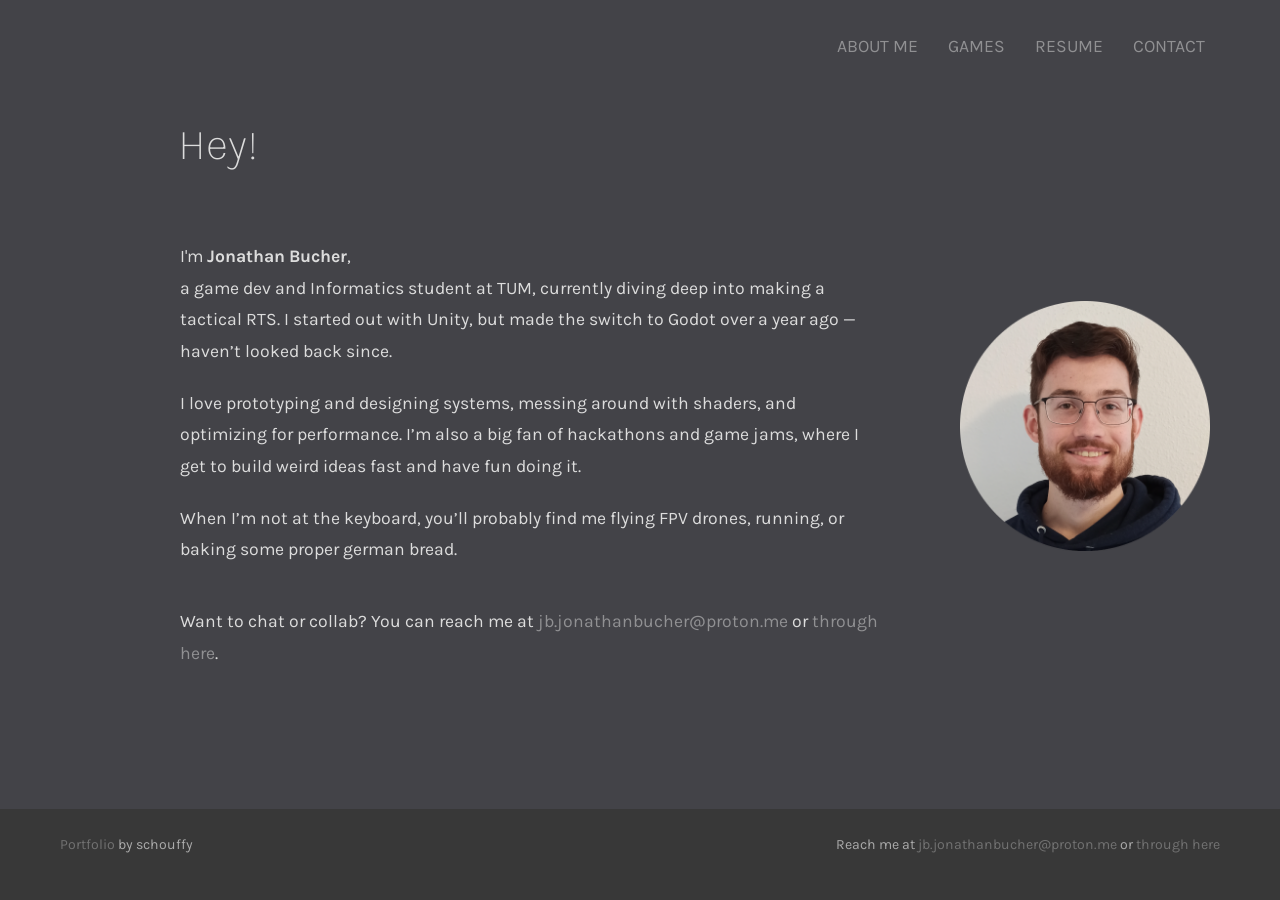
==== index.html @ 0477fd09 "deploy" ====
<!DOCTYPE html><html lang="en" prefix="og: http://ogp.me/ns#"><head><meta charset="utf-8"><meta http-equiv="X-UA-Compatible" content="IE=edge"><meta name="viewport" content="width=device-width,initial-scale=1"><link rel="icon" href="/favicon.ico"><link href="https://fonts.googleapis.com/css2?family=Karla:ital,wght@0,400;0,700;1,400&display=swap" rel="stylesheet"><link rel="stylesheet" href="https://stackpath.bootstrapcdn.com/font-awesome/4.7.0/css/font-awesome.min.css" type="text/css"><title>Jonathan Bucher</title><meta name="description" content="Jonathan's portfolio website"><meta property="og:title" content="Jonathan Bucher"><meta property="og:description" content="Game developer passionate about immersive experiences and creative tech"><meta property="og:url" content="https://sternfruchtschnuppe.github.io/#/about"><meta property="og:image" content="https://sternfruchtschnuppe.github.io/#/about/img/profile-old.png"><link href="/css/about.092f263b.css" rel="prefetch"><link href="/js/about.a799225a.js" rel="prefetch"><link href="/css/app.c19738e8.css" rel="preload" as="style"><link href="/js/app.a9533713.js" rel="preload" as="script"><link href="/js/chunk-vendors.a3b1884f.js" rel="preload" as="script"><link href="/css/app.c19738e8.css" rel="stylesheet"></head><body><noscript><strong>Sorry but this portfolio doesn't work properly without JavaScript enabled. Please enable it to continue.</strong></noscript><div id="app"></div><script src="/js/chunk-vendors.a3b1884f.js"></script><script src="/js/app.a9533713.js"></script></body></html>
---- css/about.092f263b.css ----
.paragraph[data-v-0ef9d8a0]{max-width:700px;margin-bottom:20px}.photo[data-v-0ef9d8a0]{margin-top:50px;text-align:center}@media only screen and (min-width:620px){.paragraph[data-v-0ef9d8a0]{float:left}.photo[data-v-0ef9d8a0]{float:left;padding:10px;padding-left:80px}}h2[data-v-1e7cabb6]{font-weight:100;font-size:2em;margin:0;padding:0;padding-top:50px}h3[data-v-1e7cabb6]{font-weight:100;font-size:1.6em;margin:0;padding:0;padding-top:30px}h4[data-v-1e7cabb6]{font-weight:100;font-size:1.3em;margin:0;padding:0;padding-top:15px;font-style:italic}.paragraph[data-v-1e7cabb6]{max-width:700px}.download-link[data-v-1e7cabb6]{float:left;margin-right:50px}.full-content div[data-v-1e7cabb6]{max-width:800px}.skill-set h3[data-v-1e7cabb6]{padding-bottom:10px}.photo img[data-v-1e7cabb6]{height:300px;width:300px}.tech-stack[data-v-1e7cabb6]{font-style:italic}.photo[data-v-1e7cabb6]{margin-top:50px;text-align:center}.tag[data-v-1e7cabb6]{display:inline-block;border:1px solid #fff;padding:6px 10px;margin:5px;border-radius:4px;font-size:.9em;color:#fff;background-color:transparent}@media only screen and (min-width:620px){.paragraph[data-v-1e7cabb6]{float:left}.photo[data-v-1e7cabb6]{float:left;padding:30px;padding-left:80px}.skill-set[data-v-1e7cabb6]{float:left;padding-right:60px}}.overlay[data-v-e66acff8]{background-color:rgba(0,0,0,.5);z-index:10;position:fixed;top:0;left:0;right:0;bottom:0}.dialog[data-v-e66acff8]{position:absolute;top:0;left:0;right:0;z-index:11;margin:20px;padding-bottom:10px;color:#fff}iframe[data-v-e66acff8]{width:100%}h1.dialog-title[data-v-e66acff8]{text-align:center;font-size:1.3em;margin:0;padding:22px}.dialog-content[data-v-e66acff8]{padding:20px;background-color:#fcfcfc;color:#696969}.dialog-close[data-v-e66acff8]{position:absolute;top:20px;right:20px;cursor:pointer;font-size:1.2em;font-weight:100}.dialog-close[data-v-e66acff8]:hover{opacity:.6}.dialog-bottom[data-v-e66acff8]{text-align:center}a.dialog-close-button[data-v-e66acff8]{cursor:pointer;font-size:1.4em;display:inline-block;margin:0 auto}@media only screen and (min-width:620px){.dialog[data-v-e66acff8]{margin:0 auto;margin-top:80px;margin-bottom:40px;max-width:1000px}h1.dialog-title[data-v-e66acff8]{font-size:1.6em}.dialog-content[data-v-e66acff8]{padding:40px}}.project-item[data-v-190958aa]{height:300px;margin-bottom:20px;width:100%;cursor:pointer;position:relative;overflow:hidden}.project-item-image[data-v-190958aa]{background-size:cover;background-position:50%;height:100%;width:100%;transition:all .2s}.project-item-image[data-v-190958aa]:hover{transform:scale(1.1)}.project-item[data-v-190958aa]:hover{filter:brightness(120%)}.title-bar[data-v-190958aa]{position:absolute;bottom:0;width:100%;background-color:#222}.title-text[data-v-190958aa]{padding:10px}@media only screen and (min-width:620px){.projects-list[data-v-190958aa]{max-width:900px;display:grid;grid-template-columns:repeat(3,1fr);grid-gap:20px;grid-auto-rows:minmax(250px,auto)}.project-item[data-v-190958aa]{margin:0;height:100%;width:100%}.wide[data-v-190958aa]{grid-column-end:span 2}.high[data-v-190958aa]{grid-row-end:span 2}}ul[data-v-33ba6592]{list-style:none;padding-inline-start:0}li[data-v-33ba6592]{line-height:1.8em;font-size:1.2em}@media only screen and (min-width:620px){ul[data-v-33ba6592]{padding-inline-start:40px}li[data-v-33ba6592]{line-height:2em;font-size:1.4em}}i[data-v-33ba6592]{margin-right:20px}.http-404[data-v-014eb496]{font-size:11em;line-height:3em;text-align:center}
---- css/app.c19738e8.css ----
.header[data-v-6a53e936]{width:100%}.nav-bar[data-v-6a53e936]{text-align:right;padding:20px;line-height:3em}a[data-v-6a53e936]{text-transform:uppercase;margin-left:15px;margin-right:15px;padding-bottom:8px;white-space:nowrap;display:inline-block}.router-link-exact-active[data-v-6a53e936]{border:0 solid #dcdcdc;border-bottom-width:2px}@media only screen and (max-width:620px){.nav-bar[data-v-6a53e936]{line-height:2em}a[data-v-6a53e936]{margin-left:9px;margin-right:9px;padding-bottom:0}}.footer[data-v-2456fb20]{background-color:#383838;width:100%;font-size:.8em;opacity:.7;padding-bottom:30px}.left[data-v-2456fb20],.right[data-v-2456fb20]{padding-top:10px;text-align:center}@media only screen and (min-width:620px){.footer[data-v-2456fb20]{padding:0}.left[data-v-2456fb20],.right[data-v-2456fb20]{padding:20px}.left[data-v-2456fb20]{float:left}.right[data-v-2456fb20]{float:right}}.dialog-content .paragraph{margin:20px 0}.dialog-content .center{text-align:center}.dialog-content iframe.youtube{width:100%;min-height:300px}.dialog-content .pc-screenshot,.dialog-content .phone-screenshot{width:100%}.dialog-content .notice{border:1px solid #050;background-color:#90c490;color:#016301;padding:10px}.dialog-content a{color:#696969;opacity:1;text-decoration:underline}.dialog-content a:hover{opacity:.6}@media only screen and (min-width:620px){.dialog-content iframe.youtube{max-width:728px;height:409px}.dialog-content .phone-screenshot{margin:15px;width:300px}.dialog-content .pc-screenshot{margin:15px;width:400px}}body,html{margin:0;background-color:#383838}#app{background-color:#434348;color:#dcdcdc;font-family:Karla,Helvetica,Arial,sans-serif;-webkit-font-smoothing:antialiased;-moz-osx-font-smoothing:grayscale;font-size:1.1em;line-height:1.6em;text-align:justify}h1,h2,h3,h4,h5{text-align:left}a{color:#dcdcdc;text-decoration:none;opacity:.5}.router-link-exact-active,a:hover{opacity:1}h1{font-size:2.5em;font-weight:100;margin-top:-10px;margin-bottom:40px;margin-left:-2px;line-height:1.1em}.main{padding:12px}@media only screen and (min-width:620px){#app{text-align:left;line-height:1.8em}h1{margin-top:.67em;margin-bottom:80px;line-height:.7em}.main{padding:0 40px 40px 180px}.footer,.header,.main{max-width:1200px;margin:0 auto}}.fade-enter-active,.fade-leave-active{transition-duration:.2s;transition-property:opacity;transition-timing-function:ease}.fade-enter,.fade-leave-active{opacity:0}
---- css/app.c19738e8.css ----
.header[data-v-6a53e936]{width:100%}.nav-bar[data-v-6a53e936]{text-align:right;padding:20px;line-height:3em}a[data-v-6a53e936]{text-transform:uppercase;margin-left:15px;margin-right:15px;padding-bottom:8px;white-space:nowrap;display:inline-block}.router-link-exact-active[data-v-6a53e936]{border:0 solid #dcdcdc;border-bottom-width:2px}@media only screen and (max-width:620px){.nav-bar[data-v-6a53e936]{line-height:2em}a[data-v-6a53e936]{margin-left:9px;margin-right:9px;padding-bottom:0}}.footer[data-v-2456fb20]{background-color:#383838;width:100%;font-size:.8em;opacity:.7;padding-bottom:30px}.left[data-v-2456fb20],.right[data-v-2456fb20]{padding-top:10px;text-align:center}@media only screen and (min-width:620px){.footer[data-v-2456fb20]{padding:0}.left[data-v-2456fb20],.right[data-v-2456fb20]{padding:20px}.left[data-v-2456fb20]{float:left}.right[data-v-2456fb20]{float:right}}.dialog-content .paragraph{margin:20px 0}.dialog-content .center{text-align:center}.dialog-content iframe.youtube{width:100%;min-height:300px}.dialog-content .pc-screenshot,.dialog-content .phone-screenshot{width:100%}.dialog-content .notice{border:1px solid #050;background-color:#90c490;color:#016301;padding:10px}.dialog-content a{color:#696969;opacity:1;text-decoration:underline}.dialog-content a:hover{opacity:.6}@media only screen and (min-width:620px){.dialog-content iframe.youtube{max-width:728px;height:409px}.dialog-content .phone-screenshot{margin:15px;width:300px}.dialog-content .pc-screenshot{margin:15px;width:400px}}body,html{margin:0;background-color:#383838}#app{background-color:#434348;color:#dcdcdc;font-family:Karla,Helvetica,Arial,sans-serif;-webkit-font-smoothing:antialiased;-moz-osx-font-smoothing:grayscale;font-size:1.1em;line-height:1.6em;text-align:justify}h1,h2,h3,h4,h5{text-align:left}a{color:#dcdcdc;text-decoration:none;opacity:.5}.router-link-exact-active,a:hover{opacity:1}h1{font-size:2.5em;font-weight:100;margin-top:-10px;margin-bottom:40px;margin-left:-2px;line-height:1.1em}.main{padding:12px}@media only screen and (min-width:620px){#app{text-align:left;line-height:1.8em}h1{margin-top:.67em;margin-bottom:80px;line-height:.7em}.main{padding:0 40px 40px 180px}.footer,.header,.main{max-width:1200px;margin:0 auto}}.fade-enter-active,.fade-leave-active{transition-duration:.2s;transition-property:opacity;transition-timing-function:ease}.fade-enter,.fade-leave-active{opacity:0}
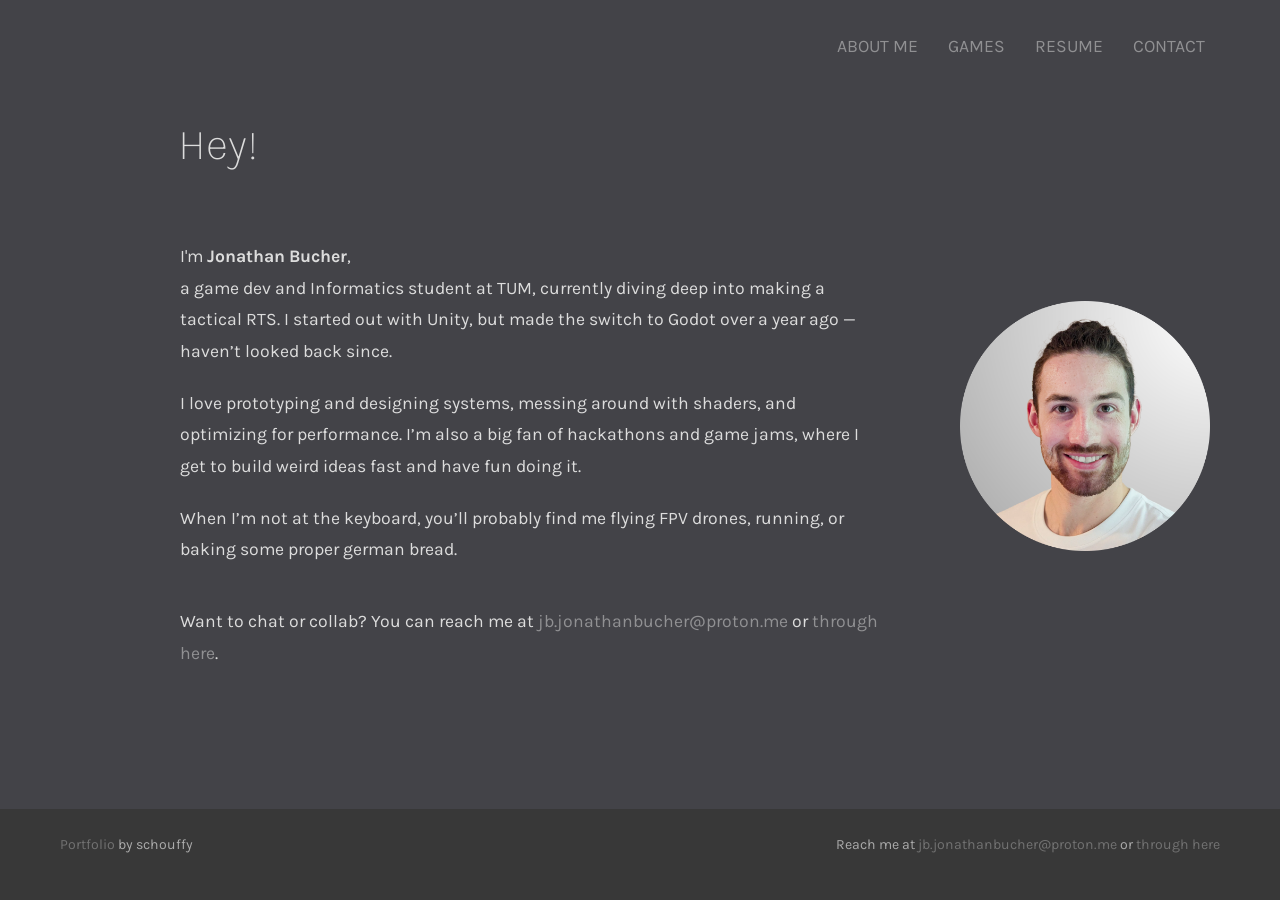
==== commit f283d899: "deploy" ====
--- a/index.html
+++ b/index.html
@@ -1 +1 @@
-<!DOCTYPE html><html lang="en" prefix="og: http://ogp.me/ns#"><head><meta charset="utf-8"><meta http-equiv="X-UA-Compatible" content="IE=edge"><meta name="viewport" content="width=device-width,initial-scale=1"><link rel="icon" href="/favicon.ico"><link href="https://fonts.googleapis.com/css2?family=Karla:ital,wght@0,400;0,700;1,400&display=swap" rel="stylesheet"><link rel="stylesheet" href="https://stackpath.bootstrapcdn.com/font-awesome/4.7.0/css/font-awesome.min.css" type="text/css"><title>Jonathan Bucher</title><meta name="description" content="Jonathan's portfolio website"><meta property="og:title" content="Jonathan Bucher"><meta property="og:description" content="Game developer passionate about immersive experiences and creative tech"><meta property="og:url" content="https://sternfruchtschnuppe.github.io/#/about"><meta property="og:image" content="https://sternfruchtschnuppe.github.io/#/about/img/profile-old.png"><link href="/css/about.092f263b.css" rel="prefetch"><link href="/js/about.a799225a.js" rel="prefetch"><link href="/css/app.c19738e8.css" rel="preload" as="style"><link href="/js/app.a9533713.js" rel="preload" as="script"><link href="/js/chunk-vendors.a3b1884f.js" rel="preload" as="script"><link href="/css/app.c19738e8.css" rel="stylesheet"></head><body><noscript><strong>Sorry but this portfolio doesn't work properly without JavaScript enabled. Please enable it to continue.</strong></noscript><div id="app"></div><script src="/js/chunk-vendors.a3b1884f.js"></script><script src="/js/app.a9533713.js"></script></body></html>+<!DOCTYPE html><html lang="en" prefix="og: http://ogp.me/ns#"><head><meta charset="utf-8"><meta http-equiv="X-UA-Compatible" content="IE=edge"><meta name="viewport" content="width=device-width,initial-scale=1"><link rel="icon" href="/favicon.ico"><link href="https://fonts.googleapis.com/css2?family=Karla:ital,wght@0,400;0,700;1,400&display=swap" rel="stylesheet"><link rel="stylesheet" href="https://stackpath.bootstrapcdn.com/font-awesome/4.7.0/css/font-awesome.min.css" type="text/css"><title>Jonathan Bucher</title><meta name="description" content="Jonathan's portfolio website"><meta property="og:title" content="Jonathan Bucher"><meta property="og:description" content="Game developer passionate about immersive experiences and creative tech"><meta property="og:url" content="https://sternfruchtschnuppe.github.io/#/about"><meta property="og:image" content="https://sternfruchtschnuppe.github.io/#/about/img/pp-final-round.png"><link href="/css/about.a2d7ae30.css" rel="prefetch"><link href="/js/about.4b9aa2b4.js" rel="prefetch"><link href="/css/app.c19738e8.css" rel="preload" as="style"><link href="/js/app.81dbe002.js" rel="preload" as="script"><link href="/js/chunk-vendors.a3b1884f.js" rel="preload" as="script"><link href="/css/app.c19738e8.css" rel="stylesheet"></head><body><noscript><strong>Sorry but this portfolio doesn't work properly without JavaScript enabled. Please enable it to continue.</strong></noscript><div id="app"></div><script src="/js/chunk-vendors.a3b1884f.js"></script><script src="/js/app.81dbe002.js"></script></body></html>
--- a/css/about.a2d7ae30.css
+++ b/css/about.a2d7ae30.css
@@ -0,0 +1 @@
+.paragraph[data-v-4a45c7d6]{max-width:700px;margin-bottom:20px}.photo[data-v-4a45c7d6]{margin-top:50px;text-align:center}@media only screen and (min-width:620px){.paragraph[data-v-4a45c7d6]{float:left}.photo[data-v-4a45c7d6]{float:left;padding:10px;padding-left:80px}}h2[data-v-46b56b0f]{font-weight:100;font-size:2em;margin:0;padding:0;padding-top:50px}h3[data-v-46b56b0f]{font-weight:100;font-size:1.6em;margin:0;padding:0;padding-top:30px}h4[data-v-46b56b0f]{font-weight:100;font-size:1.3em;margin:0;padding:0;padding-top:15px;font-style:italic}.paragraph[data-v-46b56b0f]{max-width:700px}.download-link[data-v-46b56b0f]{float:left;margin-right:50px}.full-content div[data-v-46b56b0f]{max-width:800px}.skill-set h3[data-v-46b56b0f]{padding-bottom:10px}.photo img[data-v-46b56b0f]{height:300px;width:300px}.tech-stack[data-v-46b56b0f]{font-style:italic}.photo[data-v-46b56b0f]{margin-top:50px;text-align:center}.tag[data-v-46b56b0f]{display:inline-block;border:1px solid #fff;padding:6px 10px;margin:5px;border-radius:4px;font-size:.9em;color:#fff;background-color:transparent}@media only screen and (min-width:620px){.paragraph[data-v-46b56b0f]{float:left}.photo[data-v-46b56b0f]{float:left;padding:30px;padding-left:80px}.skill-set[data-v-46b56b0f]{float:left;padding-right:60px}}.overlay[data-v-e66acff8]{background-color:rgba(0,0,0,.5);z-index:10;position:fixed;top:0;left:0;right:0;bottom:0}.dialog[data-v-e66acff8]{position:absolute;top:0;left:0;right:0;z-index:11;margin:20px;padding-bottom:10px;color:#fff}iframe[data-v-e66acff8]{width:100%}h1.dialog-title[data-v-e66acff8]{text-align:center;font-size:1.3em;margin:0;padding:22px}.dialog-content[data-v-e66acff8]{padding:20px;background-color:#fcfcfc;color:#696969}.dialog-close[data-v-e66acff8]{position:absolute;top:20px;right:20px;cursor:pointer;font-size:1.2em;font-weight:100}.dialog-close[data-v-e66acff8]:hover{opacity:.6}.dialog-bottom[data-v-e66acff8]{text-align:center}a.dialog-close-button[data-v-e66acff8]{cursor:pointer;font-size:1.4em;display:inline-block;margin:0 auto}@media only screen and (min-width:620px){.dialog[data-v-e66acff8]{margin:0 auto;margin-top:80px;margin-bottom:40px;max-width:1000px}h1.dialog-title[data-v-e66acff8]{font-size:1.6em}.dialog-content[data-v-e66acff8]{padding:40px}}.project-item[data-v-190958aa]{height:300px;margin-bottom:20px;width:100%;cursor:pointer;position:relative;overflow:hidden}.project-item-image[data-v-190958aa]{background-size:cover;background-position:50%;height:100%;width:100%;transition:all .2s}.project-item-image[data-v-190958aa]:hover{transform:scale(1.1)}.project-item[data-v-190958aa]:hover{filter:brightness(120%)}.title-bar[data-v-190958aa]{position:absolute;bottom:0;width:100%;background-color:#222}.title-text[data-v-190958aa]{padding:10px}@media only screen and (min-width:620px){.projects-list[data-v-190958aa]{max-width:900px;display:grid;grid-template-columns:repeat(3,1fr);grid-gap:20px;grid-auto-rows:minmax(250px,auto)}.project-item[data-v-190958aa]{margin:0;height:100%;width:100%}.wide[data-v-190958aa]{grid-column-end:span 2}.high[data-v-190958aa]{grid-row-end:span 2}}ul[data-v-33ba6592]{list-style:none;padding-inline-start:0}li[data-v-33ba6592]{line-height:1.8em;font-size:1.2em}@media only screen and (min-width:620px){ul[data-v-33ba6592]{padding-inline-start:40px}li[data-v-33ba6592]{line-height:2em;font-size:1.4em}}i[data-v-33ba6592]{margin-right:20px}.http-404[data-v-014eb496]{font-size:11em;line-height:3em;text-align:center}
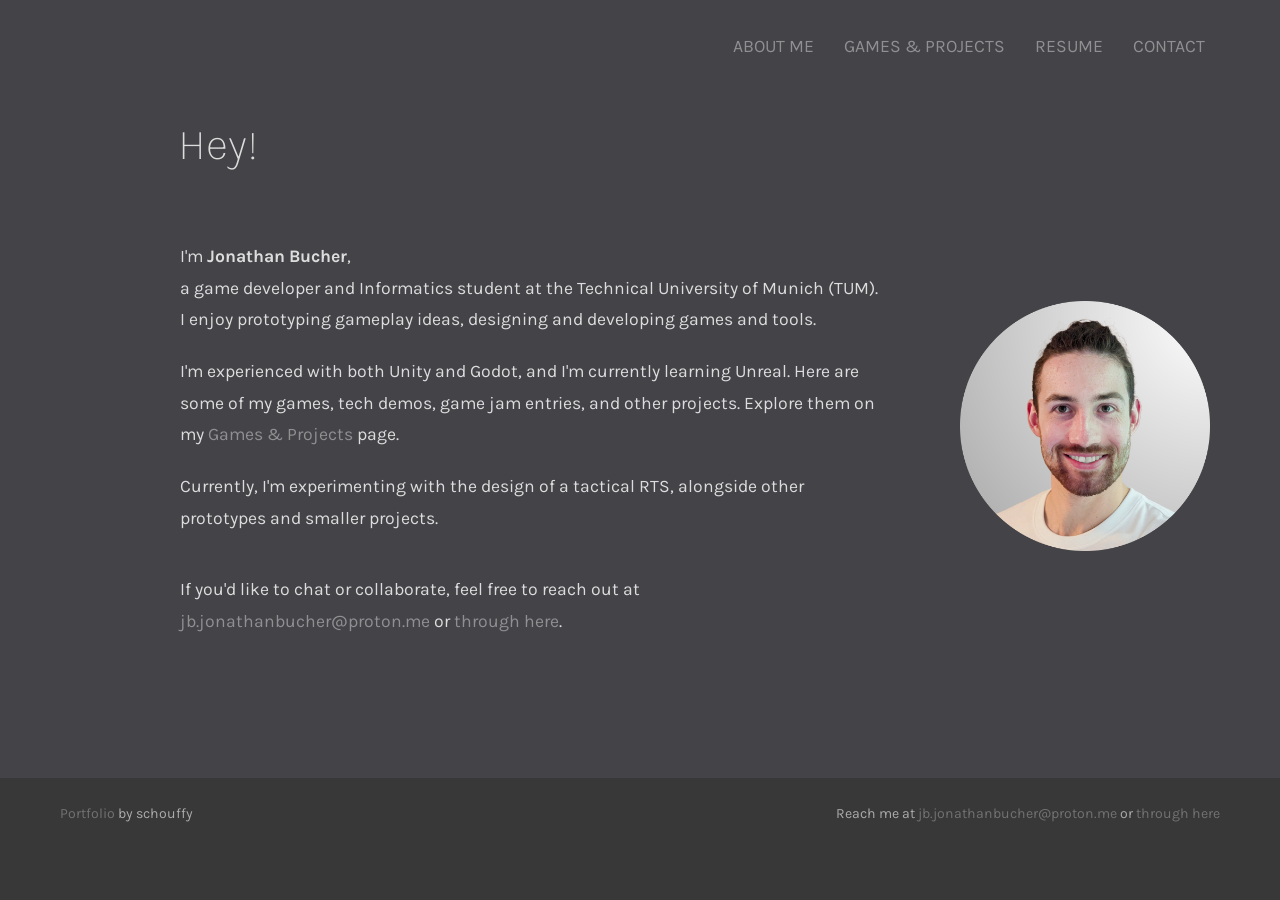
==== commit 6ec25311: "deploy" ====
--- a/index.html
+++ b/index.html
@@ -1 +1 @@
-<!DOCTYPE html><html lang="en" prefix="og: http://ogp.me/ns#"><head><meta charset="utf-8"><meta http-equiv="X-UA-Compatible" content="IE=edge"><meta name="viewport" content="width=device-width,initial-scale=1"><link rel="icon" href="/favicon.ico"><link href="https://fonts.googleapis.com/css2?family=Karla:ital,wght@0,400;0,700;1,400&display=swap" rel="stylesheet"><link rel="stylesheet" href="https://stackpath.bootstrapcdn.com/font-awesome/4.7.0/css/font-awesome.min.css" type="text/css"><title>Jonathan Bucher</title><meta name="description" content="Jonathan's portfolio website"><meta property="og:title" content="Jonathan Bucher"><meta property="og:description" content="Game developer passionate about immersive experiences and creative tech"><meta property="og:url" content="https://sternfruchtschnuppe.github.io/#/about"><meta property="og:image" content="https://sternfruchtschnuppe.github.io/#/about/img/pp-final-round.png"><link href="/css/about.a2d7ae30.css" rel="prefetch"><link href="/js/about.4b9aa2b4.js" rel="prefetch"><link href="/css/app.c19738e8.css" rel="preload" as="style"><link href="/js/app.81dbe002.js" rel="preload" as="script"><link href="/js/chunk-vendors.a3b1884f.js" rel="preload" as="script"><link href="/css/app.c19738e8.css" rel="stylesheet"></head><body><noscript><strong>Sorry but this portfolio doesn't work properly without JavaScript enabled. Please enable it to continue.</strong></noscript><div id="app"></div><script src="/js/chunk-vendors.a3b1884f.js"></script><script src="/js/app.81dbe002.js"></script></body></html>+<!DOCTYPE html><html lang="en" prefix="og: http://ogp.me/ns#"><head><meta charset="utf-8"><meta http-equiv="X-UA-Compatible" content="IE=edge"><meta name="viewport" content="width=device-width,initial-scale=1"><link rel="icon" href="/favicon.ico"><link href="https://fonts.googleapis.com/css2?family=Karla:ital,wght@0,400;0,700;1,400&display=swap" rel="stylesheet"><link rel="stylesheet" href="https://stackpath.bootstrapcdn.com/font-awesome/4.7.0/css/font-awesome.min.css" type="text/css"><title>Jonathan Bucher</title><meta name="description" content="Jonathan's portfolio website"><meta property="og:title" content="Jonathan Bucher"><meta property="og:description" content="Game developer passionate about immersive experiences and creative tech"><meta property="og:url" content="https://sternfruchtschnuppe.github.io/#/about"><meta property="og:image" content="https://sternfruchtschnuppe.github.io/#/about/img/pp-final-round.png"><link href="/css/about.395d5940.css" rel="prefetch"><link href="/js/about.d5ce1927.js" rel="prefetch"><link href="/css/app.f5eb0e5e.css" rel="preload" as="style"><link href="/js/app.a8bb113f.js" rel="preload" as="script"><link href="/js/chunk-vendors.2066b998.js" rel="preload" as="script"><link href="/css/app.f5eb0e5e.css" rel="stylesheet"></head><body><noscript><strong>Sorry but this portfolio doesn't work properly without JavaScript enabled. Please enable it to continue.</strong></noscript><div id="app"></div><script src="/js/chunk-vendors.2066b998.js"></script><script src="/js/app.a8bb113f.js"></script></body></html>
--- a/css/about.395d5940.css
+++ b/css/about.395d5940.css
@@ -0,0 +1 @@
+.paragraph[data-v-1533062c]{max-width:700px;margin-bottom:20px}.photo[data-v-1533062c]{margin-top:50px;text-align:center}@media only screen and (min-width:620px){.paragraph[data-v-1533062c]{float:left}.photo[data-v-1533062c]{float:left;padding:10px;padding-left:80px}}h2[data-v-13f42cfc]{font-weight:100;font-size:2em;margin:0;padding:0;padding-top:50px}h3[data-v-13f42cfc]{font-weight:100;font-size:1.6em;margin:0;padding:0;padding-top:30px}h4[data-v-13f42cfc]{font-weight:100;font-size:1.3em;margin:0;padding:0;padding-top:15px;font-style:italic}.intro[data-v-13f42cfc]{display:flex;align-items:flex-start;justify-content:space-between;max-width:1000px}.paragraph[data-v-13f42cfc]{flex:1}.photo[data-v-13f42cfc]{margin-left:30px;max-width:250px}.photo img[data-v-13f42cfc]{width:100%;height:auto;border-radius:50%}.download-link[data-v-13f42cfc]{float:left;margin-right:50px}.full-content div[data-v-13f42cfc]{max-width:800px}.skill-set h3[data-v-13f42cfc]{padding-bottom:10px}.tech-stack[data-v-13f42cfc]{font-style:italic}.tag[data-v-13f42cfc]{display:inline-block;border:1px solid #fff;padding:6px 10px;margin:5px;border-radius:4px;font-size:.9em;color:#fff;background-color:transparent}@media only screen and (min-width:620px){.paragraph[data-v-13f42cfc]{float:left}.photo[data-v-13f42cfc]{float:left;padding:30px;padding-left:80px}.skill-set[data-v-13f42cfc]{float:left;padding-right:60px}}.overlay[data-v-9b042824]{background-color:rgba(0,0,0,.5);z-index:10;position:fixed;top:0;left:0;right:0;bottom:0}.dialog[data-v-9b042824]{position:absolute;top:0;left:0;right:0;z-index:11;margin:20px;padding-bottom:10px;color:#fff}iframe[data-v-9b042824]{width:100%}h1.dialog-title[data-v-9b042824]{text-align:center;font-size:1.3em;margin:0;padding:22px;line-height:1.4}.dialog-content[data-v-9b042824]{padding:20px;background-color:#fcfcfc;color:#696969}.dialog-close[data-v-9b042824]{position:absolute;top:20px;right:20px;cursor:pointer;font-size:1.2em;font-weight:100}.dialog-close[data-v-9b042824]:hover{opacity:.6}.dialog-bottom[data-v-9b042824]{text-align:center}a.dialog-close-button[data-v-9b042824]{cursor:pointer;font-size:1.4em;display:inline-block;margin:0 auto}@media only screen and (min-width:620px){.dialog[data-v-9b042824]{margin:0 auto;margin-top:80px;margin-bottom:40px;max-width:1000px;border-radius:16px}h1.dialog-title[data-v-9b042824]{font-size:1.6em}.dialog-content[data-v-9b042824]{padding:40px}}.tags[data-v-9b042824]{display:flex;flex-wrap:wrap;gap:10px;margin-top:20px}.tag[data-v-9b042824]{padding:6px 14px;border:2px solid #1e3a8a;color:#1e3a8a;border-radius:9999px;font-size:medium;font-weight:600;cursor:default;transition:all .2s ease;min-width:30px;text-align:center}.proud-line[data-v-9b042824]{font-style:italic;font-size:large;margin-bottom:16px;padding:6px 10px;background-color:rgba(0,0,0,.05);border-left:3px solid currentColor;border-radius:4px}.image-single{display:flex;justify-content:center;margin:15px 0}.image-single img{border-radius:12px;max-width:700px;width:100%;height:auto;box-shadow:0 4px 10px rgba(0,0,0,.2)}.image-gallery-portrait{display:flex;justify-content:center;gap:15px;max-width:700px;margin:20px auto}.image-gallery-portrait img{border-radius:12px;max-width:220px;width:100%;height:auto;box-shadow:0 4px 10px rgba(0,0,0,.2);flex:1}.image-gallery-landscape{display:flex;justify-content:center;gap:15px;max-width:900px;margin:20px auto}.image-gallery-landscape img{border-radius:12px;max-width:400px;width:100%;height:auto;box-shadow:0 4px 10px rgba(0,0,0,.2);flex:1}.project-item[data-v-5d8231ec]{height:300px;margin-bottom:20px;width:100%;cursor:pointer;position:relative;overflow:hidden}.project-item-image[data-v-5d8231ec]{background-size:cover;background-position:50%;height:100%;width:100%;transition:all .2s}.project-item-image[data-v-5d8231ec]:hover{transform:scale(1.1)}.project-item[data-v-5d8231ec]:hover{filter:brightness(120%)}.title-bar[data-v-5d8231ec]{position:absolute;bottom:0;width:100%;background-color:#222}.title-text[data-v-5d8231ec]{padding:10px;font-weight:700;font-size:larger}@media only screen and (min-width:620px){.projects-list[data-v-5d8231ec]{max-width:1000px;display:grid;grid-template-columns:repeat(5,1fr);grid-gap:20px;grid-auto-rows:minmax(200px,auto)}.project-item[data-v-5d8231ec]{margin:0;height:100%;width:100%;border-radius:12px}.wide[data-v-5d8231ec]{grid-column:span 3;grid-row:span 2}.high[data-v-5d8231ec]{grid-column:span 2;grid-row:span 3}}ul[data-v-6f147a5c]{list-style:none;padding-inline-start:0}li[data-v-6f147a5c]{line-height:1.8em;font-size:1.2em}@media only screen and (min-width:620px){ul[data-v-6f147a5c]{padding-inline-start:40px}li[data-v-6f147a5c]{line-height:2em;font-size:1.4em}}i[data-v-6f147a5c]{margin-right:20px}.http-404[data-v-d3a715ea]{font-size:11em;line-height:3em;text-align:center}
--- a/css/app.f5eb0e5e.css
+++ b/css/app.f5eb0e5e.css
@@ -0,0 +1 @@
+.header[data-v-51781529]{width:100%}.nav-bar[data-v-51781529]{text-align:right;padding:20px;line-height:3em}a[data-v-51781529]{text-transform:uppercase;margin-left:15px;margin-right:15px;padding-bottom:8px;white-space:nowrap;display:inline-block}.router-link-exact-active[data-v-51781529]{border:0 solid #dcdcdc;border-bottom-width:2px}@media only screen and (max-width:620px){.nav-bar[data-v-51781529]{line-height:2em}a[data-v-51781529]{margin-left:9px;margin-right:9px;padding-bottom:0}}.footer[data-v-6767cc59]{background-color:#383838;width:100%;font-size:.8em;opacity:.7;padding-bottom:30px}.left[data-v-6767cc59],.right[data-v-6767cc59]{padding-top:10px;text-align:center}@media only screen and (min-width:620px){.footer[data-v-6767cc59]{padding:0}.left[data-v-6767cc59],.right[data-v-6767cc59]{padding:20px}.left[data-v-6767cc59]{float:left}.right[data-v-6767cc59]{float:right}}.dialog-content .paragraph{margin:20px 0}.dialog-content .center{text-align:center}.dialog-content iframe.youtube{width:100%;min-height:300px}.dialog-content .pc-screenshot,.dialog-content .phone-screenshot{width:100%}.dialog-content .notice{border:1px solid #050;background-color:#90c490;color:#016301;padding:10px}.dialog-content a{color:#696969;opacity:1;text-decoration:underline}.dialog-content a:hover{opacity:.6}@media only screen and (min-width:620px){.dialog-content iframe.youtube{max-width:728px;height:409px}.dialog-content .phone-screenshot{margin:15px;width:300px}.dialog-content .pc-screenshot{margin:15px;width:400px}}body,html{margin:0;background-color:#383838}#app{background-color:#434348;color:#dcdcdc;font-family:Karla,Helvetica,Arial,sans-serif;-webkit-font-smoothing:antialiased;-moz-osx-font-smoothing:grayscale;font-size:1.1em;line-height:1.6em;text-align:justify}h1,h2,h3,h4,h5{text-align:left}a{color:#dcdcdc;text-decoration:none;opacity:.5}.router-link-exact-active,a:hover{opacity:1}h1{font-size:2.5em;font-weight:100;margin-top:-10px;margin-bottom:40px;margin-left:-2px;line-height:1.1em}.main{padding:12px}@media only screen and (min-width:620px){#app{text-align:left;line-height:1.8em}h1{margin-top:.67em;margin-bottom:80px;line-height:.7em}.main{padding:0 40px 40px 180px}.footer,.header,.main{max-width:1200px;margin:0 auto}}.fade-enter-active,.fade-leave-active{transition-duration:.2s;transition-property:opacity;transition-timing-function:ease}.fade-enter,.fade-leave-active{opacity:0}
--- a/css/app.f5eb0e5e.css
+++ b/css/app.f5eb0e5e.css
@@ -0,0 +1 @@
+.header[data-v-51781529]{width:100%}.nav-bar[data-v-51781529]{text-align:right;padding:20px;line-height:3em}a[data-v-51781529]{text-transform:uppercase;margin-left:15px;margin-right:15px;padding-bottom:8px;white-space:nowrap;display:inline-block}.router-link-exact-active[data-v-51781529]{border:0 solid #dcdcdc;border-bottom-width:2px}@media only screen and (max-width:620px){.nav-bar[data-v-51781529]{line-height:2em}a[data-v-51781529]{margin-left:9px;margin-right:9px;padding-bottom:0}}.footer[data-v-6767cc59]{background-color:#383838;width:100%;font-size:.8em;opacity:.7;padding-bottom:30px}.left[data-v-6767cc59],.right[data-v-6767cc59]{padding-top:10px;text-align:center}@media only screen and (min-width:620px){.footer[data-v-6767cc59]{padding:0}.left[data-v-6767cc59],.right[data-v-6767cc59]{padding:20px}.left[data-v-6767cc59]{float:left}.right[data-v-6767cc59]{float:right}}.dialog-content .paragraph{margin:20px 0}.dialog-content .center{text-align:center}.dialog-content iframe.youtube{width:100%;min-height:300px}.dialog-content .pc-screenshot,.dialog-content .phone-screenshot{width:100%}.dialog-content .notice{border:1px solid #050;background-color:#90c490;color:#016301;padding:10px}.dialog-content a{color:#696969;opacity:1;text-decoration:underline}.dialog-content a:hover{opacity:.6}@media only screen and (min-width:620px){.dialog-content iframe.youtube{max-width:728px;height:409px}.dialog-content .phone-screenshot{margin:15px;width:300px}.dialog-content .pc-screenshot{margin:15px;width:400px}}body,html{margin:0;background-color:#383838}#app{background-color:#434348;color:#dcdcdc;font-family:Karla,Helvetica,Arial,sans-serif;-webkit-font-smoothing:antialiased;-moz-osx-font-smoothing:grayscale;font-size:1.1em;line-height:1.6em;text-align:justify}h1,h2,h3,h4,h5{text-align:left}a{color:#dcdcdc;text-decoration:none;opacity:.5}.router-link-exact-active,a:hover{opacity:1}h1{font-size:2.5em;font-weight:100;margin-top:-10px;margin-bottom:40px;margin-left:-2px;line-height:1.1em}.main{padding:12px}@media only screen and (min-width:620px){#app{text-align:left;line-height:1.8em}h1{margin-top:.67em;margin-bottom:80px;line-height:.7em}.main{padding:0 40px 40px 180px}.footer,.header,.main{max-width:1200px;margin:0 auto}}.fade-enter-active,.fade-leave-active{transition-duration:.2s;transition-property:opacity;transition-timing-function:ease}.fade-enter,.fade-leave-active{opacity:0}
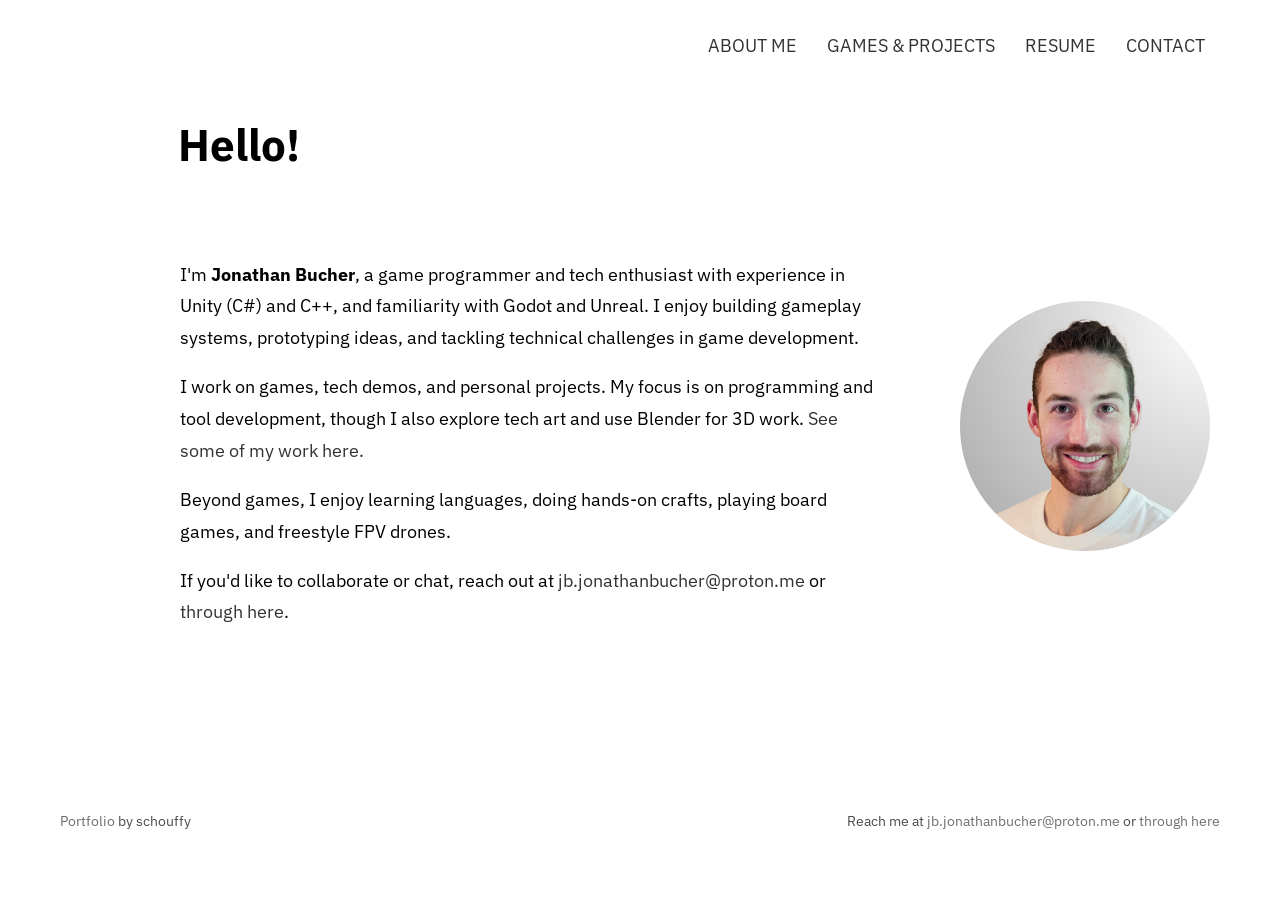
==== commit 001e6d6e: "deploy" ====
--- a/index.html
+++ b/index.html
@@ -1 +1 @@
-<!DOCTYPE html><html lang="en" prefix="og: http://ogp.me/ns#"><head><meta charset="utf-8"><meta http-equiv="X-UA-Compatible" content="IE=edge"><meta name="viewport" content="width=device-width,initial-scale=1"><link rel="icon" href="/favicon.ico"><link href="https://fonts.googleapis.com/css2?family=Karla:ital,wght@0,400;0,700;1,400&display=swap" rel="stylesheet"><link rel="stylesheet" href="https://stackpath.bootstrapcdn.com/font-awesome/4.7.0/css/font-awesome.min.css" type="text/css"><title>Jonathan Bucher</title><meta name="description" content="Jonathan's portfolio website"><meta property="og:title" content="Jonathan Bucher"><meta property="og:description" content="Game developer passionate about immersive experiences and creative tech"><meta property="og:url" content="https://sternfruchtschnuppe.github.io/#/about"><meta property="og:image" content="https://sternfruchtschnuppe.github.io/#/about/img/pp-final-round.png"><link href="/css/about.395d5940.css" rel="prefetch"><link href="/js/about.d5ce1927.js" rel="prefetch"><link href="/css/app.f5eb0e5e.css" rel="preload" as="style"><link href="/js/app.a8bb113f.js" rel="preload" as="script"><link href="/js/chunk-vendors.2066b998.js" rel="preload" as="script"><link href="/css/app.f5eb0e5e.css" rel="stylesheet"></head><body><noscript><strong>Sorry but this portfolio doesn't work properly without JavaScript enabled. Please enable it to continue.</strong></noscript><div id="app"></div><script src="/js/chunk-vendors.2066b998.js"></script><script src="/js/app.a8bb113f.js"></script></body></html>+<!DOCTYPE html><html lang="en" prefix="og: http://ogp.me/ns#"><head><meta charset="utf-8"><meta http-equiv="X-UA-Compatible" content="IE=edge"><meta name="viewport" content="width=device-width,initial-scale=1"><link rel="icon" href="/favicon.ico"><link href="https://fonts.googleapis.com/css2?family=IBM+Plex+Sans:wght@300;400;500;600;700&display=swap" rel="stylesheet"><link rel="stylesheet" href="https://stackpath.bootstrapcdn.com/font-awesome/4.7.0/css/font-awesome.min.css" type="text/css"><title>Jonathan Bucher</title><meta name="description" content="Jonathan's portfolio website"><meta property="og:title" content="Jonathan Bucher"><meta property="og:description" content="Game developer passionate about immersive experiences and creative tech"><meta property="og:url" content="https://sternfruchtschnuppe.github.io/#/about"><meta property="og:image" content="https://sternfruchtschnuppe.github.io/#/about/img/pp-final-round.png"><link href="/css/about.c80deb62.css" rel="prefetch"><link href="/css/chunk-375e96ca.1855d5fb.css" rel="prefetch"><link href="/js/about.eaef073b.js" rel="prefetch"><link href="/js/chunk-375e96ca.c051a833.js" rel="prefetch"><link href="/css/app.30a07917.css" rel="preload" as="style"><link href="/js/app.6db53b06.js" rel="preload" as="script"><link href="/js/chunk-vendors.2066b998.js" rel="preload" as="script"><link href="/css/app.30a07917.css" rel="stylesheet"></head><body><noscript><strong>Sorry but this portfolio doesn't work properly without JavaScript enabled. Please enable it to continue.</strong></noscript><div id="app"></div><script src="/js/chunk-vendors.2066b998.js"></script><script src="/js/app.6db53b06.js"></script></body></html>
--- a/css/about.c80deb62.css
+++ b/css/about.c80deb62.css
@@ -0,0 +1 @@
+.paragraph[data-v-5c1c4c17]{max-width:700px;margin-bottom:20px}.photo[data-v-5c1c4c17]{margin-top:50px;text-align:center}@media only screen and (min-width:620px){.paragraph[data-v-5c1c4c17]{float:left}.photo[data-v-5c1c4c17]{float:left;padding:10px;padding-left:80px}}h2[data-v-13f42cfc]{font-weight:100;font-size:2em;margin:0;padding:0;padding-top:50px}h3[data-v-13f42cfc]{font-weight:100;font-size:1.6em;margin:0;padding:0;padding-top:30px}h4[data-v-13f42cfc]{font-weight:100;font-size:1.3em;margin:0;padding:0;padding-top:15px;font-style:italic}.intro[data-v-13f42cfc]{display:flex;align-items:flex-start;justify-content:space-between;max-width:1000px}.paragraph[data-v-13f42cfc]{flex:1}.photo[data-v-13f42cfc]{margin-left:30px;max-width:250px}.photo img[data-v-13f42cfc]{width:100%;height:auto;border-radius:50%}.download-link[data-v-13f42cfc]{float:left;margin-right:50px}.full-content div[data-v-13f42cfc]{max-width:800px}.skill-set h3[data-v-13f42cfc]{padding-bottom:10px}.tech-stack[data-v-13f42cfc]{font-style:italic}.tag[data-v-13f42cfc]{display:inline-block;border:1px solid #fff;padding:6px 10px;margin:5px;border-radius:4px;font-size:.9em;color:#fff;background-color:transparent}@media only screen and (min-width:620px){.paragraph[data-v-13f42cfc]{float:left}.photo[data-v-13f42cfc]{float:left;padding:30px;padding-left:80px}.skill-set[data-v-13f42cfc]{float:left;padding-right:60px}}ul[data-v-44ccda1c]{list-style:none;padding-inline-start:0}li[data-v-44ccda1c]{line-height:1.8em;font-size:1.2em}@media only screen and (min-width:620px){ul[data-v-44ccda1c]{padding-inline-start:40px}li[data-v-44ccda1c]{line-height:2em;font-size:1.4em}}i[data-v-44ccda1c]{margin-right:20px}.http-404[data-v-d3a715ea]{font-size:11em;line-height:3em;text-align:center}
--- a/css/chunk-375e96ca.1855d5fb.css
+++ b/css/chunk-375e96ca.1855d5fb.css
@@ -0,0 +1 @@
+.overlay[data-v-927cb5d0]{background-color:rgba(0,0,0,.5);z-index:10;position:fixed;top:0;left:0;right:0;bottom:0}.dialog[data-v-927cb5d0]{position:absolute;top:0;left:0;right:0;z-index:11;margin:20px;padding-bottom:10px;color:#fff}iframe[data-v-927cb5d0]{width:100%}h1.dialog-title[data-v-927cb5d0]{text-align:center;font-size:1.3em;margin:0;padding:22px;line-height:1.4;color:#fff}.dialog-content[data-v-927cb5d0]{padding:20px;background-color:#fcfcfc;color:#696969}.dialog-close[data-v-927cb5d0]{position:absolute;top:20px;right:20px;cursor:pointer;font-size:1.2em;font-weight:100}.dialog-close[data-v-927cb5d0]:hover{opacity:.6}.dialog-bottom[data-v-927cb5d0]{text-align:center}a.dialog-close-button[data-v-927cb5d0]{cursor:pointer;font-size:1.4em;display:inline-block;margin:0 auto}@media only screen and (min-width:620px){.dialog[data-v-927cb5d0]{margin:0 auto;margin-top:80px;margin-bottom:40px;max-width:1000px;border-radius:16px}h1.dialog-title[data-v-927cb5d0]{font-size:1.6em}.dialog-content[data-v-927cb5d0]{padding:40px}}.proud-line[data-v-927cb5d0]{font-weight:700;font-size:large;margin-bottom:16px;padding:6px 10px;background-color:rgba(0,0,0,.05);border-left:3px solid currentColor;border-radius:4px}.tags[data-v-927cb5d0]{display:flex;flex-wrap:wrap;gap:10px}.tag[data-v-927cb5d0]{padding:6px 14px;border:2px solid #1e3a8a;color:#1e3a8a;border-radius:9999px;font-size:medium;font-weight:600;cursor:default;transition:all .2s ease;min-width:30px;text-align:center}.meta-row[data-v-927cb5d0]{display:flex;justify-content:space-between;align-items:center;gap:10px;flex-wrap:wrap}.links[data-v-927cb5d0]{display:flex;gap:10px}.links a[data-v-927cb5d0]{display:inline-flex;align-items:center}.project-meta[data-v-927cb5d0]{display:flex;gap:12px;font-size:14px;opacity:.8;margin-top:20px;flex-wrap:wrap}.portfolio-btn[data-v-927cb5d0]{height:30px;display:inline-flex;align-items:center;gap:6px;padding:8px 14px;border-radius:9999px;font-size:16px;font-style:bold;border:2px solid currentColor;color:#fff;text-decoration:none;transition:.15s ease}.btn-icon-img[data-v-927cb5d0]{width:18px;height:18px;-o-object-fit:contain;object-fit:contain}.github-btn[data-v-927cb5d0]{background:#24292e;color:#fff}.github-btn[data-v-927cb5d0]:hover{background:#1b1f23}.itch-btn[data-v-927cb5d0]{background:#fa5c5c}.itch-btn[data-v-927cb5d0]:hover{background:#e24d4d}.btn-icon[data-v-927cb5d0]{width:32px;height:32px;-o-object-fit:contain;object-fit:contain}.btn-icon-github[data-v-927cb5d0]{font-size:32px}.textIcon[data-v-927cb5d0]{width:16px;height:16px;-o-object-fit:contain;object-fit:contain}.image-single{display:flex;justify-content:center;margin:15px 0}.image-single img,.image-single video{border-radius:12px;max-width:700px;width:100%;height:auto;box-shadow:0 4px 10px rgba(0,0,0,.2)}.image-gallery-portrait{display:flex;justify-content:center;gap:15px;max-width:700px;margin:20px auto}.image-gallery-portrait img,.image-gallery-portrait video{border-radius:12px;max-width:220px;width:100%;height:auto;box-shadow:0 4px 10px rgba(0,0,0,.2);flex:1}.image-gallery-landscape{display:flex;justify-content:center;gap:15px;max-width:900px;margin:20px auto}.image-gallery-landscape img,.image-gallery-landscape video{border-radius:12px;max-width:400px;width:100%;height:auto;box-shadow:0 4px 10px rgba(0,0,0,.2);flex:1}.project-item[data-v-ad357374]{height:300px;margin-bottom:20px;cursor:pointer;position:relative;overflow:hidden;box-shadow:0 4px 10px rgba(0,0,0,.2)}.project-item-image[data-v-ad357374]{background-size:cover;background-position:50%;height:100%;width:100%;transition:all .2s}.project-item-image[data-v-ad357374]:hover{transform:scale(1.1)}.project-item-media[data-v-ad357374]{height:100%;width:100%;-o-object-fit:cover;object-fit:cover;background-size:cover;background-position:50%;transition:all .2s}.project-item-media[data-v-ad357374]:hover{transform:scale(1.1)}.project-item-video[data-v-ad357374]{height:100%;width:100%;-o-object-fit:cover;object-fit:cover;transition:all .2s}.project-item-video[data-v-ad357374]:hover{transform:scale(1.1)}.project-item[data-v-ad357374]:hover{filter:brightness(120%)}.title-bar[data-v-ad357374]{position:absolute;bottom:0;width:100%;background-color:#222}.title-text[data-v-ad357374]{padding:10px;font-weight:700;font-size:large;color:#fff}.projects-list[data-v-ad357374]{max-width:1000px;display:grid;grid-gap:20px;grid-template-columns:repeat(auto-fit,minmax(250px,1fr))}.project-item[data-v-ad357374]{height:100%;width:100%;border-radius:12px;aspect-ratio:4/5}
--- a/css/app.30a07917.css
+++ b/css/app.30a07917.css
@@ -0,0 +1 @@
+.header[data-v-7a030f94]{width:100%}.nav-bar[data-v-7a030f94]{text-align:right;padding:20px;line-height:3em}a[data-v-7a030f94]{text-transform:uppercase;margin-left:15px;margin-right:15px;padding-bottom:8px;white-space:nowrap;display:inline-block}.router-link-exact-active[data-v-7a030f94]{border:0 solid #000;border-bottom-width:2px}@media only screen and (max-width:620px){.nav-bar[data-v-7a030f94]{line-height:2em}a[data-v-7a030f94]{margin-left:9px;margin-right:9px;padding-bottom:0}}.footer[data-v-6767cc59]{background-color:#fff;width:100%;font-size:.8em;opacity:.7;padding-bottom:30px}.left[data-v-6767cc59],.right[data-v-6767cc59]{padding-top:10px;text-align:center}@media only screen and (min-width:620px){.footer[data-v-6767cc59]{padding:0}.left[data-v-6767cc59],.right[data-v-6767cc59]{padding:20px}.left[data-v-6767cc59]{float:left}.right[data-v-6767cc59]{float:right}}.dialog-content .paragraph{margin:20px 0}.dialog-content .center{text-align:center}.dialog-content iframe.youtube{width:100%;min-height:300px}.dialog-content .pc-screenshot,.dialog-content .phone-screenshot{width:100%}.dialog-content .notice{border:1px solid #050;background-color:#90c490;color:#016301;padding:10px}.dialog-content a{color:#696969;opacity:1;text-decoration:underline}.dialog-content a:hover{opacity:.6}@media only screen and (min-width:620px){.dialog-content iframe.youtube{max-width:728px;height:409px}.dialog-content .phone-screenshot{margin:15px;width:300px}.dialog-content .pc-screenshot{margin:15px;width:400px}}body,html{margin:0}#app,body,html{background-color:#fff}#app{color:#000;font-family:IBM Plex Sans,Helvetica,Arial,sans-serif;-webkit-font-smoothing:antialiased;-moz-osx-font-smoothing:grayscale;font-size:1.1em;line-height:1.6em;font-weight:400;text-align:justify}h1,h2,h3,h4,h5{text-align:left;color:#000;font-family:IBM Plex Sans,sans-serif;font-weight:700}a{color:#000;text-decoration:none;opacity:.8}.router-link-exact-active,a:hover{opacity:1}h1{font-size:2.5em;font-family:IBM Plex Sans,sans-serif;margin-top:-10px;margin-bottom:40px;margin-left:-2px;line-height:1.1em}.main{padding:12px}@media only screen and (min-width:620px){#app{text-align:left;line-height:1.8em}h1{margin-top:.67em;margin-bottom:80px;line-height:.7em}.main{padding:0 40px 40px 180px}.footer,.header,.main{max-width:1200px;margin:0 auto}}.fade-enter-active,.fade-leave-active{transition-duration:.2s;transition-property:opacity;transition-timing-function:ease}.fade-enter,.fade-leave-active{opacity:0}
--- a/css/app.30a07917.css
+++ b/css/app.30a07917.css
@@ -0,0 +1 @@
+.header[data-v-7a030f94]{width:100%}.nav-bar[data-v-7a030f94]{text-align:right;padding:20px;line-height:3em}a[data-v-7a030f94]{text-transform:uppercase;margin-left:15px;margin-right:15px;padding-bottom:8px;white-space:nowrap;display:inline-block}.router-link-exact-active[data-v-7a030f94]{border:0 solid #000;border-bottom-width:2px}@media only screen and (max-width:620px){.nav-bar[data-v-7a030f94]{line-height:2em}a[data-v-7a030f94]{margin-left:9px;margin-right:9px;padding-bottom:0}}.footer[data-v-6767cc59]{background-color:#fff;width:100%;font-size:.8em;opacity:.7;padding-bottom:30px}.left[data-v-6767cc59],.right[data-v-6767cc59]{padding-top:10px;text-align:center}@media only screen and (min-width:620px){.footer[data-v-6767cc59]{padding:0}.left[data-v-6767cc59],.right[data-v-6767cc59]{padding:20px}.left[data-v-6767cc59]{float:left}.right[data-v-6767cc59]{float:right}}.dialog-content .paragraph{margin:20px 0}.dialog-content .center{text-align:center}.dialog-content iframe.youtube{width:100%;min-height:300px}.dialog-content .pc-screenshot,.dialog-content .phone-screenshot{width:100%}.dialog-content .notice{border:1px solid #050;background-color:#90c490;color:#016301;padding:10px}.dialog-content a{color:#696969;opacity:1;text-decoration:underline}.dialog-content a:hover{opacity:.6}@media only screen and (min-width:620px){.dialog-content iframe.youtube{max-width:728px;height:409px}.dialog-content .phone-screenshot{margin:15px;width:300px}.dialog-content .pc-screenshot{margin:15px;width:400px}}body,html{margin:0}#app,body,html{background-color:#fff}#app{color:#000;font-family:IBM Plex Sans,Helvetica,Arial,sans-serif;-webkit-font-smoothing:antialiased;-moz-osx-font-smoothing:grayscale;font-size:1.1em;line-height:1.6em;font-weight:400;text-align:justify}h1,h2,h3,h4,h5{text-align:left;color:#000;font-family:IBM Plex Sans,sans-serif;font-weight:700}a{color:#000;text-decoration:none;opacity:.8}.router-link-exact-active,a:hover{opacity:1}h1{font-size:2.5em;font-family:IBM Plex Sans,sans-serif;margin-top:-10px;margin-bottom:40px;margin-left:-2px;line-height:1.1em}.main{padding:12px}@media only screen and (min-width:620px){#app{text-align:left;line-height:1.8em}h1{margin-top:.67em;margin-bottom:80px;line-height:.7em}.main{padding:0 40px 40px 180px}.footer,.header,.main{max-width:1200px;margin:0 auto}}.fade-enter-active,.fade-leave-active{transition-duration:.2s;transition-property:opacity;transition-timing-function:ease}.fade-enter,.fade-leave-active{opacity:0}
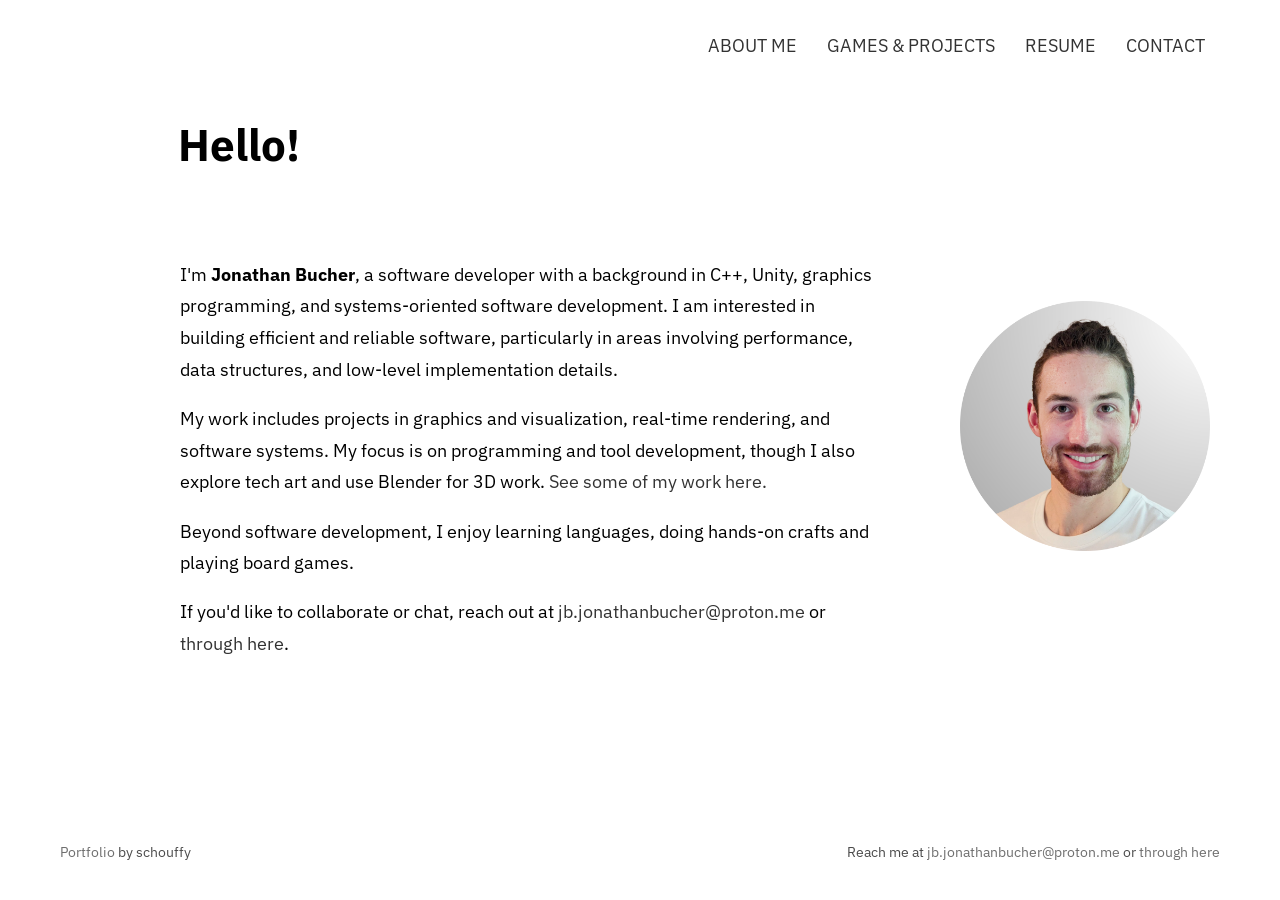
==== commit f05be2da: "deploy" ====
--- a/index.html
+++ b/index.html
@@ -1 +1 @@
-<!DOCTYPE html><html lang="en" prefix="og: http://ogp.me/ns#"><head><meta charset="utf-8"><meta http-equiv="X-UA-Compatible" content="IE=edge"><meta name="viewport" content="width=device-width,initial-scale=1"><link rel="icon" href="/favicon.ico"><link href="https://fonts.googleapis.com/css2?family=IBM+Plex+Sans:wght@300;400;500;600;700&display=swap" rel="stylesheet"><link rel="stylesheet" href="https://stackpath.bootstrapcdn.com/font-awesome/4.7.0/css/font-awesome.min.css" type="text/css"><title>Jonathan Bucher</title><meta name="description" content="Jonathan's portfolio website"><meta property="og:title" content="Jonathan Bucher"><meta property="og:description" content="Game developer passionate about immersive experiences and creative tech"><meta property="og:url" content="https://sternfruchtschnuppe.github.io/#/about"><meta property="og:image" content="https://sternfruchtschnuppe.github.io/#/about/img/pp-final-round.png"><link href="/css/about.c80deb62.css" rel="prefetch"><link href="/css/chunk-375e96ca.1855d5fb.css" rel="prefetch"><link href="/js/about.eaef073b.js" rel="prefetch"><link href="/js/chunk-375e96ca.c051a833.js" rel="prefetch"><link href="/css/app.30a07917.css" rel="preload" as="style"><link href="/js/app.6db53b06.js" rel="preload" as="script"><link href="/js/chunk-vendors.2066b998.js" rel="preload" as="script"><link href="/css/app.30a07917.css" rel="stylesheet"></head><body><noscript><strong>Sorry but this portfolio doesn't work properly without JavaScript enabled. Please enable it to continue.</strong></noscript><div id="app"></div><script src="/js/chunk-vendors.2066b998.js"></script><script src="/js/app.6db53b06.js"></script></body></html>+<!DOCTYPE html><html lang="en" prefix="og: http://ogp.me/ns#"><head><meta charset="utf-8"><meta http-equiv="X-UA-Compatible" content="IE=edge"><meta name="viewport" content="width=device-width,initial-scale=1"><link rel="icon" href="/favicon.ico"><link href="https://fonts.googleapis.com/css2?family=IBM+Plex+Sans:wght@300;400;500;600;700&display=swap" rel="stylesheet"><link rel="stylesheet" href="https://stackpath.bootstrapcdn.com/font-awesome/4.7.0/css/font-awesome.min.css" type="text/css"><title>Jonathan Bucher</title><meta name="description" content="Jonathan's portfolio website"><meta property="og:title" content="Jonathan Bucher"><meta property="og:description" content="Game developer passionate about immersive experiences and creative tech"><meta property="og:url" content="https://sternfruchtschnuppe.github.io/#/about"><meta property="og:image" content="https://sternfruchtschnuppe.github.io/#/about/img/pp-final-round.png"><link href="/css/about.efb17187.css" rel="prefetch"><link href="/css/chunk-375e96ca.1855d5fb.css" rel="prefetch"><link href="/js/about.7a9236a3.js" rel="prefetch"><link href="/js/chunk-375e96ca.c051a833.js" rel="prefetch"><link href="/css/app.30a07917.css" rel="preload" as="style"><link href="/js/app.312ae240.js" rel="preload" as="script"><link href="/js/chunk-vendors.2066b998.js" rel="preload" as="script"><link href="/css/app.30a07917.css" rel="stylesheet"></head><body><noscript><strong>Sorry but this portfolio doesn't work properly without JavaScript enabled. Please enable it to continue.</strong></noscript><div id="app"></div><script src="/js/chunk-vendors.2066b998.js"></script><script src="/js/app.312ae240.js"></script></body></html>
--- a/css/about.efb17187.css
+++ b/css/about.efb17187.css
@@ -0,0 +1 @@
+.paragraph[data-v-05d54410]{max-width:700px;margin-bottom:20px}.photo[data-v-05d54410]{margin-top:50px;text-align:center}@media only screen and (min-width:620px){.paragraph[data-v-05d54410]{float:left}.photo[data-v-05d54410]{float:left;padding:10px;padding-left:80px}}h2[data-v-13f42cfc]{font-weight:100;font-size:2em;margin:0;padding:0;padding-top:50px}h3[data-v-13f42cfc]{font-weight:100;font-size:1.6em;margin:0;padding:0;padding-top:30px}h4[data-v-13f42cfc]{font-weight:100;font-size:1.3em;margin:0;padding:0;padding-top:15px;font-style:italic}.intro[data-v-13f42cfc]{display:flex;align-items:flex-start;justify-content:space-between;max-width:1000px}.paragraph[data-v-13f42cfc]{flex:1}.photo[data-v-13f42cfc]{margin-left:30px;max-width:250px}.photo img[data-v-13f42cfc]{width:100%;height:auto;border-radius:50%}.download-link[data-v-13f42cfc]{float:left;margin-right:50px}.full-content div[data-v-13f42cfc]{max-width:800px}.skill-set h3[data-v-13f42cfc]{padding-bottom:10px}.tech-stack[data-v-13f42cfc]{font-style:italic}.tag[data-v-13f42cfc]{display:inline-block;border:1px solid #fff;padding:6px 10px;margin:5px;border-radius:4px;font-size:.9em;color:#fff;background-color:transparent}@media only screen and (min-width:620px){.paragraph[data-v-13f42cfc]{float:left}.photo[data-v-13f42cfc]{float:left;padding:30px;padding-left:80px}.skill-set[data-v-13f42cfc]{float:left;padding-right:60px}}ul[data-v-44ccda1c]{list-style:none;padding-inline-start:0}li[data-v-44ccda1c]{line-height:1.8em;font-size:1.2em}@media only screen and (min-width:620px){ul[data-v-44ccda1c]{padding-inline-start:40px}li[data-v-44ccda1c]{line-height:2em;font-size:1.4em}}i[data-v-44ccda1c]{margin-right:20px}.http-404[data-v-d3a715ea]{font-size:11em;line-height:3em;text-align:center}
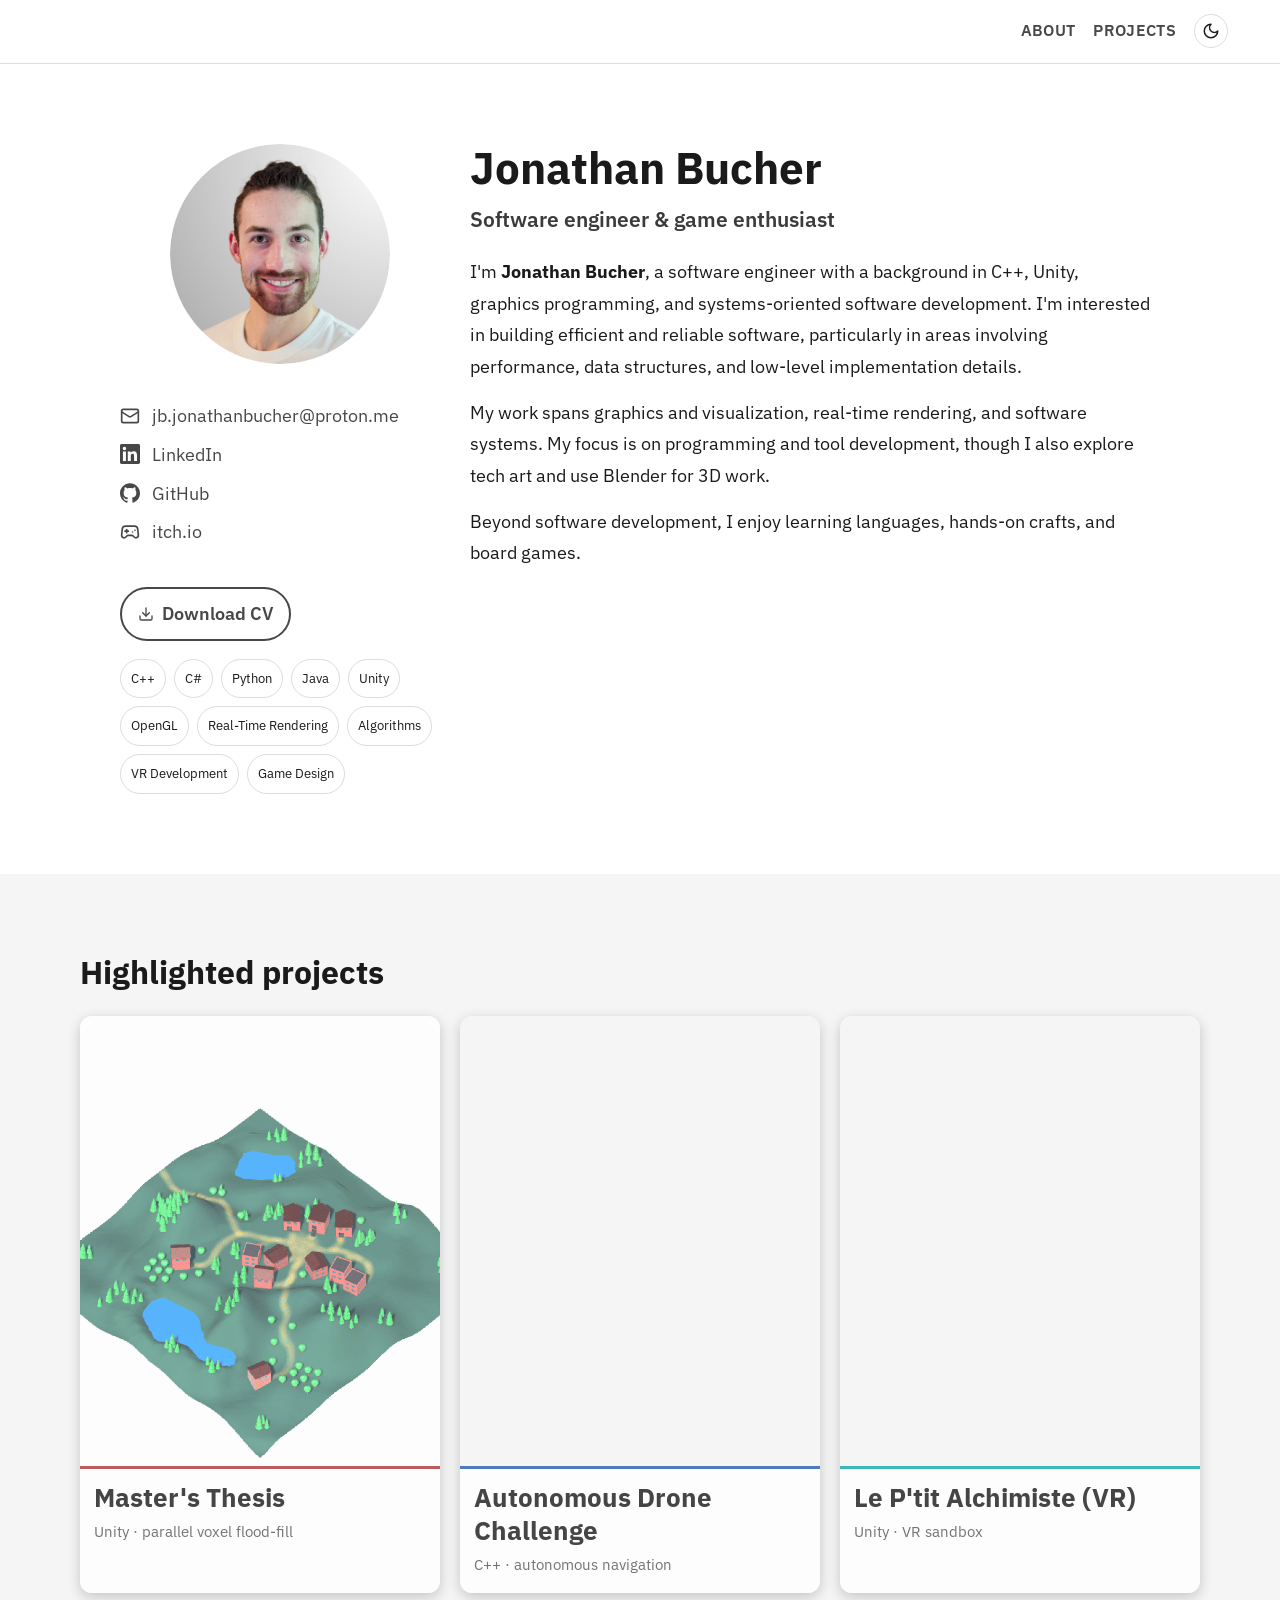
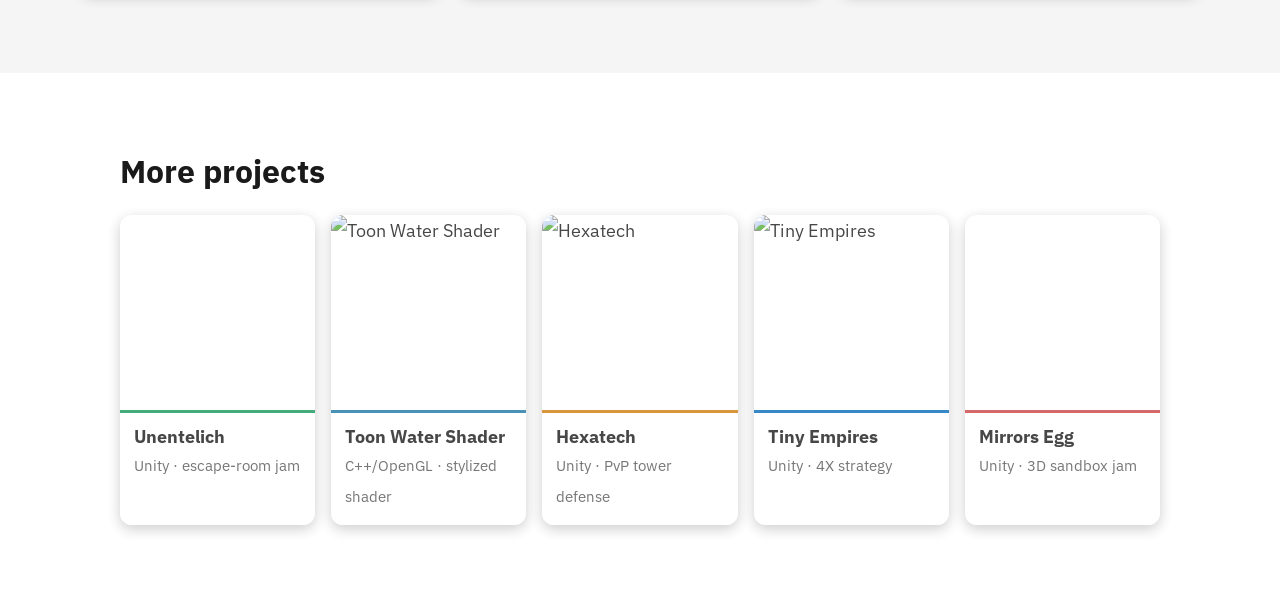
==== commit 27179697: "deploy" ====
--- a/index.html
+++ b/index.html
@@ -1 +1,12 @@
-<!DOCTYPE html><html lang="en" prefix="og: http://ogp.me/ns#"><head><meta charset="utf-8"><meta http-equiv="X-UA-Compatible" content="IE=edge"><meta name="viewport" content="width=device-width,initial-scale=1"><link rel="icon" href="/favicon.ico"><link href="https://fonts.googleapis.com/css2?family=IBM+Plex+Sans:wght@300;400;500;600;700&display=swap" rel="stylesheet"><link rel="stylesheet" href="https://stackpath.bootstrapcdn.com/font-awesome/4.7.0/css/font-awesome.min.css" type="text/css"><title>Jonathan Bucher</title><meta name="description" content="Jonathan's portfolio website"><meta property="og:title" content="Jonathan Bucher"><meta property="og:description" content="Game developer passionate about immersive experiences and creative tech"><meta property="og:url" content="https://sternfruchtschnuppe.github.io/#/about"><meta property="og:image" content="https://sternfruchtschnuppe.github.io/#/about/img/pp-final-round.png"><link href="/css/about.efb17187.css" rel="prefetch"><link href="/css/chunk-375e96ca.1855d5fb.css" rel="prefetch"><link href="/js/about.7a9236a3.js" rel="prefetch"><link href="/js/chunk-375e96ca.c051a833.js" rel="prefetch"><link href="/css/app.30a07917.css" rel="preload" as="style"><link href="/js/app.312ae240.js" rel="preload" as="script"><link href="/js/chunk-vendors.2066b998.js" rel="preload" as="script"><link href="/css/app.30a07917.css" rel="stylesheet"></head><body><noscript><strong>Sorry but this portfolio doesn't work properly without JavaScript enabled. Please enable it to continue.</strong></noscript><div id="app"></div><script src="/js/chunk-vendors.2066b998.js"></script><script src="/js/app.312ae240.js"></script></body></html>+<!DOCTYPE html><html lang="en"> <head><meta charset="utf-8"><meta name="viewport" content="width=device-width,initial-scale=1.0"><link rel="icon" href="/favicon.ico"><link href="https://fonts.googleapis.com/css2?family=IBM+Plex+Sans:wght@300;400;500;600;700&display=swap" rel="stylesheet"><script>
+      // No-flash theme boot: localStorage > system preference > dark (default).
+      (function () {
+        const stored = localStorage.getItem('theme');
+        const systemLight = window.matchMedia('(prefers-color-scheme: light)').matches;
+        const theme = stored ?? (systemLight ? 'light' : 'dark');
+        if (theme === 'light') document.documentElement.dataset.theme = 'light';
+      })();
+    </script><title>Jonathan Bucher — Software engineer &amp; game enthusiast</title><meta name="description" content="Jonathan Bucher's portfolio website"><meta property="og:title" content="Jonathan Bucher"><meta property="og:description" content="Software engineer &#38; game enthusiast passionate about graphics, performance, and creative tech."><meta property="og:url" content="https://sternfruchtschnuppe.github.io/"><meta property="og:image" content="/img/pp-final-round.png"><style>:root{--bg: #1c1c1c;--bg-alt: #232323;--bg-elevated: #2a2a2a;--text: #e6e6e6;--text-muted: #a8a8a8;--border: #3a3a3a;--link: var(--text);--max-width: 1200px;--font-sans: "IBM Plex Sans", Helvetica, Arial, sans-serif;--header-height: 64px;color-scheme:dark}:root[data-theme=light]{--bg: #ffffff;--bg-alt: #f5f5f5;--bg-elevated: #ffffff;--text: #1a1a1a;--text-muted: #555555;--border: #dddddd;--link: #1a1a1a;color-scheme:light}*{box-sizing:border-box}html{scroll-behavior:smooth}body{margin:0;background-color:var(--bg);color:var(--text);font-family:var(--font-sans);font-size:1.1em;line-height:1.6em;font-weight:400;-webkit-font-smoothing:antialiased;-moz-osx-font-smoothing:grayscale;transition:background-color .2s ease,color .2s ease;overflow-x:clip}h1,h2,h3,h4,h5{text-align:left;color:var(--text);font-family:var(--font-sans);font-weight:700;line-height:1.2em;margin:0}h1{font-size:2.5em;margin-bottom:12px;line-height:1.1em}h2{font-size:1.8em;margin-bottom:24px}a{color:var(--link);text-decoration:none;opacity:.8}a:hover{opacity:1}img,video{max-width:100%}.container{width:100%;max-width:var(--max-width);margin:0 auto;padding:12px}section[id]{scroll-margin-top:calc(var(--header-height) + 12px)}.section{padding:60px 12px}.section--alt{background-color:var(--bg-alt)}@media only screen and (min-width:620px){body{line-height:1.8em}.container{padding:0 40px}.section{padding:80px 40px}}.paragraph{margin:0 0 20px}.paragraph.center,.center{text-align:center}.image-single{display:flex;justify-content:center;margin:20px 0}.image-single img,.image-single video{border-radius:12px;max-width:700px;width:100%;height:auto;box-shadow:0 4px 10px #0003}.image-single iframe.youtube{width:100%;max-width:700px;aspect-ratio:16 / 9;border:0;border-radius:12px;box-shadow:0 4px 10px #0003}.image-gallery-portrait{display:flex;justify-content:center;flex-wrap:wrap;gap:15px;max-width:700px;margin:20px auto}.image-gallery-portrait img,.image-gallery-portrait video{border-radius:12px;max-width:220px;width:100%;height:auto;box-shadow:0 4px 10px #0003;flex:1 1 220px}.image-gallery-landscape{display:flex;justify-content:center;flex-wrap:wrap;gap:15px;max-width:900px;margin:20px auto}.image-gallery-landscape img,.image-gallery-landscape video{border-radius:12px;max-width:400px;width:100%;height:auto;box-shadow:0 4px 10px #0003;flex:1 1 300px}ul{line-height:1.7em}.header[data-astro-cid-3ef6ksr2]{position:sticky;top:0;z-index:50;height:var(--header-height);background-color:color-mix(in srgb,var(--bg) 85%,transparent);backdrop-filter:blur(8px);border-bottom:1px solid var(--border)}.header-inner[data-astro-cid-3ef6ksr2]{max-width:var(--max-width);margin:0 auto;height:100%;padding:0 12px;display:flex;align-items:center;justify-content:flex-end;gap:16px}.nav-bar[data-astro-cid-3ef6ksr2]{display:flex;align-items:center;gap:18px}.nav-link[data-astro-cid-3ef6ksr2]{text-transform:uppercase;font-size:.9em;font-weight:600;letter-spacing:.02em;white-space:nowrap;padding:4px 0;border-bottom:2px solid transparent}.nav-link[data-astro-cid-3ef6ksr2].active{border-bottom-color:var(--text);opacity:1}.theme-toggle[data-astro-cid-3ef6ksr2]{display:inline-flex;align-items:center;justify-content:center;width:34px;height:34px;border:1px solid var(--border);border-radius:9999px;background:transparent;color:var(--text);cursor:pointer}.theme-toggle[data-astro-cid-3ef6ksr2]:hover{opacity:.8}.theme-icon--sun[data-astro-cid-3ef6ksr2]{display:inline-flex}.theme-icon--moon[data-astro-cid-3ef6ksr2]{display:none}:root[data-theme=light] .theme-icon--sun[data-astro-cid-3ef6ksr2]{display:none}:root[data-theme=light] .theme-icon--moon[data-astro-cid-3ef6ksr2]{display:inline-flex}@media only screen and (max-width:619px){.nav-link[data-astro-cid-3ef6ksr2]{font-size:.8em}.nav-bar[data-astro-cid-3ef6ksr2]{gap:12px}}
+</style>
+<link rel="stylesheet" href="/_astro/index.dTn9GaZq.css"></head> <body> <header class="header" data-astro-cid-3ef6ksr2> <div class="header-inner" data-astro-cid-3ef6ksr2> <nav class="nav-bar" data-astro-cid-3ef6ksr2> <a href="#about" class="nav-link" data-astro-cid-3ef6ksr2> About </a><a href="#projects" class="nav-link" data-astro-cid-3ef6ksr2> Projects </a> <button id="theme-toggle" class="theme-toggle" type="button" aria-label="Toggle dark mode" title="Toggle dark mode" data-astro-cid-3ef6ksr2> <span class="theme-icon theme-icon--moon" data-astro-cid-3ef6ksr2><svg xmlns="http://www.w3.org/2000/svg" width="18" height="18" viewBox="0 0 24 24" fill="none" stroke="currentColor" stroke-width="2" stroke-linecap="round" stroke-linejoin="round" aria-hidden="true"><path d="M12 3a6 6 0 0 0 9 9 9 9 0 1 1-9-9Z"/></svg></span> <span class="theme-icon theme-icon--sun" data-astro-cid-3ef6ksr2><svg xmlns="http://www.w3.org/2000/svg" width="18" height="18" viewBox="0 0 24 24" fill="none" stroke="currentColor" stroke-width="2" stroke-linecap="round" stroke-linejoin="round" aria-hidden="true"><circle cx="12" cy="12" r="4"/><path d="M12 2v2"/><path d="M12 20v2"/><path d="m4.93 4.93 1.41 1.41"/><path d="m17.66 17.66 1.41 1.41"/><path d="M2 12h2"/><path d="M20 12h2"/><path d="m6.34 17.66-1.41 1.41"/><path d="m19.07 4.93-1.41 1.41"/></svg></span> </button> </nav> </div> </header> <script type="module">const s=document.getElementById("theme-toggle"),t=document.documentElement,a=localStorage.getItem("theme"),i=window.matchMedia("(prefers-color-scheme: light)").matches,o=a??(i?"light":"dark");o==="light"&&(t.dataset.theme="light");const h=()=>{const e=t.dataset.theme==="light";s?.setAttribute("aria-pressed",String(e))};h();s?.addEventListener("click",()=>{const e=t.dataset.theme==="light";e?delete t.dataset.theme:t.dataset.theme="light",localStorage.setItem("theme",e?"dark":"light"),h()});</script>  <main class="container">  <section id="about" class="section about" data-astro-cid-j7pv25f6> <div class="about-grid" data-astro-cid-j7pv25f6> <aside class="about-side" data-astro-cid-j7pv25f6> <img class="face" src="/img/pp-final-round.png" alt="Jonathan Bucher" data-astro-cid-j7pv25f6> <ul class="contact-links" data-astro-cid-tusdoayx> <li data-astro-cid-tusdoayx> <a href="mailto:jb.jonathanbucher@proton.me" data-astro-cid-tusdoayx><svg xmlns="http://www.w3.org/2000/svg" width="20" height="20" viewBox="0 0 24 24" fill="none" stroke="currentColor" stroke-width="2" stroke-linecap="round" stroke-linejoin="round" aria-hidden="true"><rect width="20" height="16" x="2" y="4" rx="2"/><path d="m22 7-8.97 5.7a1.94 1.94 0 0 1-2.06 0L2 7"/></svg> <span data-astro-cid-tusdoayx>jb.jonathanbucher@proton.me</span></a> </li> <li data-astro-cid-tusdoayx> <a href="https://www.linkedin.com/in/jonathan-bucher-295a5b20b/" target="_blank" rel="noopener" data-astro-cid-tusdoayx><svg xmlns="http://www.w3.org/2000/svg" width="20" height="20" viewBox="0 0 24 24" fill="currentColor" stroke="none" stroke-linecap="round" stroke-linejoin="round" aria-hidden="true"><path d="M20.447 20.452h-3.554v-5.569c0-1.328-.027-3.037-1.852-3.037-1.853 0-2.136 1.445-2.136 2.939v5.667H9.351V9h3.414v1.561h.046c.477-.9 1.637-1.85 3.37-1.85 3.601 0 4.267 2.37 4.267 5.455v6.286zM5.337 7.433a2.062 2.062 0 0 1-2.063-2.065 2.064 2.064 0 1 1 2.063 2.065zm1.782 13.019H3.555V9h3.564v11.452zM22.225 0H1.771C.792 0 0 .774 0 1.729v20.542C0 23.227.792 24 1.771 24h20.451C23.2 24 24 23.227 24 22.271V1.729C24 .774 23.2 0 22.222 0h.003z"/></svg> <span data-astro-cid-tusdoayx>LinkedIn</span></a> </li> <li data-astro-cid-tusdoayx> <a href="https://github.com/Sternfruchtschnuppe" target="_blank" rel="noopener" data-astro-cid-tusdoayx><svg xmlns="http://www.w3.org/2000/svg" width="20" height="20" viewBox="0 0 24 24" fill="currentColor" stroke="none" stroke-linecap="round" stroke-linejoin="round" aria-hidden="true"><path d="M12 .297c-6.63 0-12 5.373-12 12 0 5.303 3.438 9.8 8.205 11.385.6.113.82-.258.82-.577 0-.285-.01-1.04-.015-2.04-3.338.724-4.042-1.61-4.042-1.61C4.422 18.07 3.633 17.7 3.633 17.7c-1.087-.744.084-.729.084-.729 1.205.084 1.838 1.236 1.838 1.236 1.07 1.835 2.809 1.305 3.495.998.108-.776.417-1.305.76-1.605-2.665-.3-5.466-1.332-5.466-5.93 0-1.31.465-2.38 1.235-3.22-.135-.303-.54-1.523.105-3.176 0 0 1.005-.322 3.3 1.23.96-.267 1.98-.399 3-.405 1.02.006 2.04.138 3 .405 2.28-1.552 3.285-1.23 3.285-1.23.645 1.653.24 2.873.12 3.176.765.84 1.23 1.91 1.23 3.22 0 4.61-2.805 5.625-5.475 5.92.42.36.81 1.096.81 2.22 0 1.606-.015 2.896-.015 3.286 0 .315.21.69.825.57C20.565 22.092 24 17.592 24 12.297c0-6.627-5.373-12-12-12"/></svg> <span data-astro-cid-tusdoayx>GitHub</span></a> </li> <li data-astro-cid-tusdoayx> <a href="https://sternfruchtschnuppe.itch.io/" target="_blank" rel="noopener" data-astro-cid-tusdoayx><svg xmlns="http://www.w3.org/2000/svg" width="20" height="20" viewBox="0 0 24 24" fill="none" stroke="currentColor" stroke-width="2" stroke-linecap="round" stroke-linejoin="round" aria-hidden="true"><line x1="6" y1="11" x2="10" y2="11"/><line x1="8" y1="9" x2="8" y2="13"/><line x1="15" y1="12" x2="15.01" y2="12"/><line x1="18" y1="10" x2="18.01" y2="10"/><path d="M17.32 5H6.68a4 4 0 0 0-3.978 3.59c-.006.052-.01.101-.017.152C2.604 9.416 2 14.456 2 16a3 3 0 0 0 3 3c1 0 1.5-.5 2-1l1.414-1.414A2 2 0 0 1 9.828 16h4.344a2 2 0 0 1 1.414.586L17 18c.5.5 1 1 2 1a3 3 0 0 0 3-3c0-1.544-.604-6.584-.685-7.258-.007-.05-.011-.1-.017-.152A4 4 0 0 0 17.32 5z"/></svg> <span data-astro-cid-tusdoayx>itch.io</span></a> </li> </ul>  <a class="cv-bubble" href="/d/CV_Jonathan_Bucher.pdf" target="_blank" rel="noopener" data-astro-cid-j7pv25f6> <svg xmlns="http://www.w3.org/2000/svg" width="16" height="16" viewBox="0 0 24 24" fill="none" stroke="currentColor" stroke-width="2" stroke-linecap="round" stroke-linejoin="round" aria-hidden="true"><path d="M21 15v4a2 2 0 0 1-2 2H5a2 2 0 0 1-2-2v-4"/><polyline points="7 10 12 15 17 10"/><line x1="12" y1="15" x2="12" y2="3"/></svg> Download CV
+</a> <div class="skill-strip" data-astro-cid-j7pv25f6> <span class="skill-chip" data-astro-cid-j7pv25f6>C++</span><span class="skill-chip" data-astro-cid-j7pv25f6>C#</span><span class="skill-chip" data-astro-cid-j7pv25f6>Python</span><span class="skill-chip" data-astro-cid-j7pv25f6>Java</span><span class="skill-chip" data-astro-cid-j7pv25f6>Unity</span><span class="skill-chip" data-astro-cid-j7pv25f6>OpenGL</span><span class="skill-chip" data-astro-cid-j7pv25f6>Real-Time Rendering</span><span class="skill-chip" data-astro-cid-j7pv25f6>Algorithms</span><span class="skill-chip" data-astro-cid-j7pv25f6>VR Development</span><span class="skill-chip" data-astro-cid-j7pv25f6>Game Design</span> </div> </aside> <div class="about-main" data-astro-cid-j7pv25f6> <h1 data-astro-cid-j7pv25f6>Jonathan Bucher</h1> <p class="tagline" data-astro-cid-j7pv25f6>Software engineer &amp; game enthusiast</p> <p class="bio" data-astro-cid-j7pv25f6>I'm <strong>Jonathan Bucher</strong>, a software engineer with a background in C++, Unity, graphics programming, and systems-oriented software development. I'm interested in building efficient and reliable software, particularly in areas involving performance, data structures, and low-level implementation details.</p><p class="bio" data-astro-cid-j7pv25f6>My work spans graphics and visualization, real-time rendering, and software systems. My focus is on programming and tool development, though I also explore tech art and use Blender for 3D work.</p><p class="bio" data-astro-cid-j7pv25f6>Beyond software development, I enjoy learning languages, hands-on crafts, and board games.</p> </div> </div> </section> <section id="projects" class="projects-bleed" data-astro-cid-j7pv25f6> <div class="projects-bleed__inner section" data-astro-cid-j7pv25f6> <h2 data-astro-cid-j7pv25f6>Highlighted projects</h2> <div class="big-tiles" data-astro-cid-j7pv25f6> <a class="project-card project-card--big" data-kind="thesis" data-tags="Programming" href="/engineering/sfs-thesis" style="--accent: #ae3737" data-astro-cid-mspuyifq> <div class="project-card-media" data-astro-cid-mspuyifq> <img src="/img/projects/p_reg.gif" alt="Master's Thesis" data-astro-cid-mspuyifq> </div> <div class="project-card-banner" data-astro-cid-mspuyifq> <div class="project-card-title" data-astro-cid-mspuyifq>Master&#39;s Thesis</div> <div class="project-card-subtitle" data-astro-cid-mspuyifq>Unity · parallel voxel flood-fill</div> </div> </a> <a class="project-card project-card--big" data-kind="course" data-tags="Programming" href="/engineering/autonomous-drone" style="--accent: #285fb1" data-astro-cid-mspuyifq> <div class="project-card-media" data-astro-cid-mspuyifq> <video src="/img/projects/ardrone_compressed.mp4" autoplay muted loop playsinline data-astro-cid-mspuyifq></video> </div> <div class="project-card-banner" data-astro-cid-mspuyifq> <div class="project-card-title" data-astro-cid-mspuyifq>Autonomous Drone Challenge</div> <div class="project-card-subtitle" data-astro-cid-mspuyifq>C++ · autonomous navigation</div> </div> </a> <a class="project-card project-card--big" data-kind="course" data-tags="Programming Game Design Tech Art" href="/games/le-ptit-alchimiste" style="--accent: #0faaaa" data-astro-cid-mspuyifq> <div class="project-card-media" data-astro-cid-mspuyifq> <video src="/img/projects/ptitalch_cropped_vert.mp4" autoplay muted loop playsinline data-astro-cid-mspuyifq></video> </div> <div class="project-card-banner" data-astro-cid-mspuyifq> <div class="project-card-title" data-astro-cid-mspuyifq>Le P&#39;tit Alchimiste (VR)</div> <div class="project-card-subtitle" data-astro-cid-mspuyifq>Unity · VR sandbox</div> </div> </a>  </div> </div> </section> <section id="more-projects" class="section more-projects" data-astro-cid-j7pv25f6> <h2 data-astro-cid-j7pv25f6>More projects</h2> <div class="small-tiles" data-astro-cid-j7pv25f6> <a class="project-card project-card--small" data-kind="game-jam" data-tags="Programming Game Design" href="/games/unentelich" style="--accent: #159859" data-astro-cid-mspuyifq> <div class="project-card-media" data-astro-cid-mspuyifq> <video src="/img/projects/unentelich_compressed.mp4" autoplay muted loop playsinline data-astro-cid-mspuyifq></video> </div> <div class="project-card-banner" data-astro-cid-mspuyifq> <div class="project-card-title" data-astro-cid-mspuyifq>Unentelich</div> <div class="project-card-subtitle" data-astro-cid-mspuyifq>Unity · escape-room jam</div> </div> </a> <a class="project-card project-card--small" data-kind="course" data-tags="Tech Art" href="/engineering/toon-water-shader" style="--accent: #1d77a3" data-astro-cid-mspuyifq> <div class="project-card-media" data-astro-cid-mspuyifq> <img src="/img/projects/toon-shader-water.gif" alt="Toon Water Shader" data-astro-cid-mspuyifq> </div> <div class="project-card-banner" data-astro-cid-mspuyifq> <div class="project-card-title" data-astro-cid-mspuyifq>Toon Water Shader</div> <div class="project-card-subtitle" data-astro-cid-mspuyifq>C++/OpenGL · stylized shader</div> </div> </a> <a class="project-card project-card--small" data-kind="course" data-tags="Programming Game Design" href="/games/hexatech" style="--accent: #d17c0d" data-astro-cid-mspuyifq> <div class="project-card-media" data-astro-cid-mspuyifq> <img src="/img/projects/hex1.gif" alt="Hexatech" data-astro-cid-mspuyifq> </div> <div class="project-card-banner" data-astro-cid-mspuyifq> <div class="project-card-title" data-astro-cid-mspuyifq>Hexatech</div> <div class="project-card-subtitle" data-astro-cid-mspuyifq>Unity · PvP tower defense</div> </div> </a> <a class="project-card project-card--small" data-kind="personal" data-tags="Solo Everything" href="/games/tiny-empires" style="--accent: #066bb8" data-astro-cid-mspuyifq> <div class="project-card-media" data-astro-cid-mspuyifq> <img src="/img/projects/te1.gif" alt="Tiny Empires" data-astro-cid-mspuyifq> </div> <div class="project-card-banner" data-astro-cid-mspuyifq> <div class="project-card-title" data-astro-cid-mspuyifq>Tiny Empires</div> <div class="project-card-subtitle" data-astro-cid-mspuyifq>Unity · 4X strategy</div> </div> </a> <a class="project-card project-card--small" data-kind="game-jam" data-tags="Programming Game Design" href="/games/mirrors-egg" style="--accent: #cb4343" data-astro-cid-mspuyifq> <div class="project-card-media" data-astro-cid-mspuyifq> <video src="/img/projects/mirrors-egg_compressed.mp4" autoplay muted loop playsinline data-astro-cid-mspuyifq></video> </div> <div class="project-card-banner" data-astro-cid-mspuyifq> <div class="project-card-title" data-astro-cid-mspuyifq>Mirrors Egg</div> <div class="project-card-subtitle" data-astro-cid-mspuyifq>Unity · 3D sandbox jam</div> </div> </a>  </div> </section>  </main> </body></html> 
--- a/_astro/index.dTn9GaZq.css
+++ b/_astro/index.dTn9GaZq.css
@@ -0,0 +1 @@
+.project-card[data-astro-cid-mspuyifq]{display:flex;flex-direction:column;text-decoration:none;color:inherit;border-radius:12px;overflow:hidden;box-shadow:0 4px 14px #00000040;transition:transform .2s ease,box-shadow .2s ease}.project-card[data-astro-cid-mspuyifq]:hover{transform:scale(1.02);transform-origin:center;box-shadow:0 8px 22px #00000059}.project-card-media[data-astro-cid-mspuyifq]{flex:0 0 auto;width:100%;overflow:hidden}.project-card-media[data-astro-cid-mspuyifq] img,.project-card-media[data-astro-cid-mspuyifq] video{display:block;width:100%;height:100%;object-fit:cover;transition:transform .3s ease}.project-card[data-astro-cid-mspuyifq]:hover .project-card-media[data-astro-cid-mspuyifq] img,.project-card[data-astro-cid-mspuyifq]:hover .project-card-media[data-astro-cid-mspuyifq] video{transform:scale(1.06)}.project-card-banner[data-astro-cid-mspuyifq]{flex:1 1 auto;padding:12px 14px;background:var(--bg-elevated);border-top:3px solid var(--accent)}.project-card-title[data-astro-cid-mspuyifq]{font-weight:700;color:var(--text);line-height:1.25}.project-card-subtitle[data-astro-cid-mspuyifq]{color:var(--text-muted);font-size:.85em;margin-top:2px}.project-card--big[data-astro-cid-mspuyifq] .project-card-media[data-astro-cid-mspuyifq]{aspect-ratio:4 / 5}.project-card--big[data-astro-cid-mspuyifq] .project-card-title[data-astro-cid-mspuyifq]{font-size:1.5em}.project-card--small[data-astro-cid-mspuyifq] .project-card-media[data-astro-cid-mspuyifq]{aspect-ratio:1 / 1}.project-card--small[data-astro-cid-mspuyifq] .project-card-title[data-astro-cid-mspuyifq]{font-size:1.05em}.contact-links[data-astro-cid-tusdoayx]{list-style:none;padding:0;margin:16px 0}.contact-links[data-astro-cid-tusdoayx] li[data-astro-cid-tusdoayx]{line-height:2em}.contact-links[data-astro-cid-tusdoayx] a[data-astro-cid-tusdoayx]{display:inline-flex;align-items:center;gap:12px}.contact-links[data-astro-cid-tusdoayx] a[data-astro-cid-tusdoayx]:hover{opacity:1}.about-grid[data-astro-cid-j7pv25f6]{display:grid;grid-template-columns:1fr;gap:30px;align-items:start}@media only screen and (min-width:760px){.about-grid[data-astro-cid-j7pv25f6]{grid-template-columns:minmax(0,320px) minmax(0,1fr)}}.about-side[data-astro-cid-j7pv25f6]{display:flex;flex-direction:column;align-items:flex-start;gap:18px;padding:0}.face[data-astro-cid-j7pv25f6]{width:220px;height:220px;border-radius:50%;object-fit:cover;align-self:center}.cv-bubble[data-astro-cid-j7pv25f6]{display:inline-flex;align-items:center;gap:8px;padding:9px 16px;border:2px solid var(--text);border-radius:9999px;font-weight:600;width:fit-content}.cv-bubble[data-astro-cid-j7pv25f6]:hover{background:var(--text);color:var(--bg);opacity:1}.contact-links[data-astro-cid-j7pv25f6] a[data-astro-cid-j7pv25f6] span{overflow-wrap:anywhere}.skill-strip[data-astro-cid-j7pv25f6]{display:flex;flex-wrap:wrap;gap:8px;justify-content:flex-start}.skill-chip[data-astro-cid-j7pv25f6]{padding:3px 10px;border:1px solid var(--border);border-radius:9999px;font-size:.74em;white-space:nowrap}.about-main[data-astro-cid-j7pv25f6]{text-align:left;max-width:680px}.about-main[data-astro-cid-j7pv25f6] .tagline[data-astro-cid-j7pv25f6]{font-size:1.2em;font-weight:600;margin:0 0 20px;opacity:.85}.about-main[data-astro-cid-j7pv25f6] .bio[data-astro-cid-j7pv25f6]{margin:0 0 14px}.projects-bleed[data-astro-cid-j7pv25f6]{background-color:var(--bg-alt);margin-left:calc(-50vw + 50%);margin-right:calc(-50vw + 50%)}.projects-bleed__inner[data-astro-cid-j7pv25f6]{max-width:var(--max-width);margin:0 auto}.big-tiles[data-astro-cid-j7pv25f6]{display:grid;grid-template-columns:1fr;gap:20px}@media only screen and (min-width:560px){.big-tiles[data-astro-cid-j7pv25f6]{grid-template-columns:repeat(2,1fr)}}@media only screen and (min-width:900px){.big-tiles[data-astro-cid-j7pv25f6]{grid-template-columns:repeat(3,1fr)}}.small-tiles[data-astro-cid-j7pv25f6]{display:grid;grid-template-columns:repeat(2,1fr);gap:16px}@media only screen and (min-width:620px){.small-tiles[data-astro-cid-j7pv25f6]{grid-template-columns:repeat(3,1fr)}}@media only screen and (min-width:1100px){.small-tiles[data-astro-cid-j7pv25f6]{grid-template-columns:repeat(5,1fr)}}
